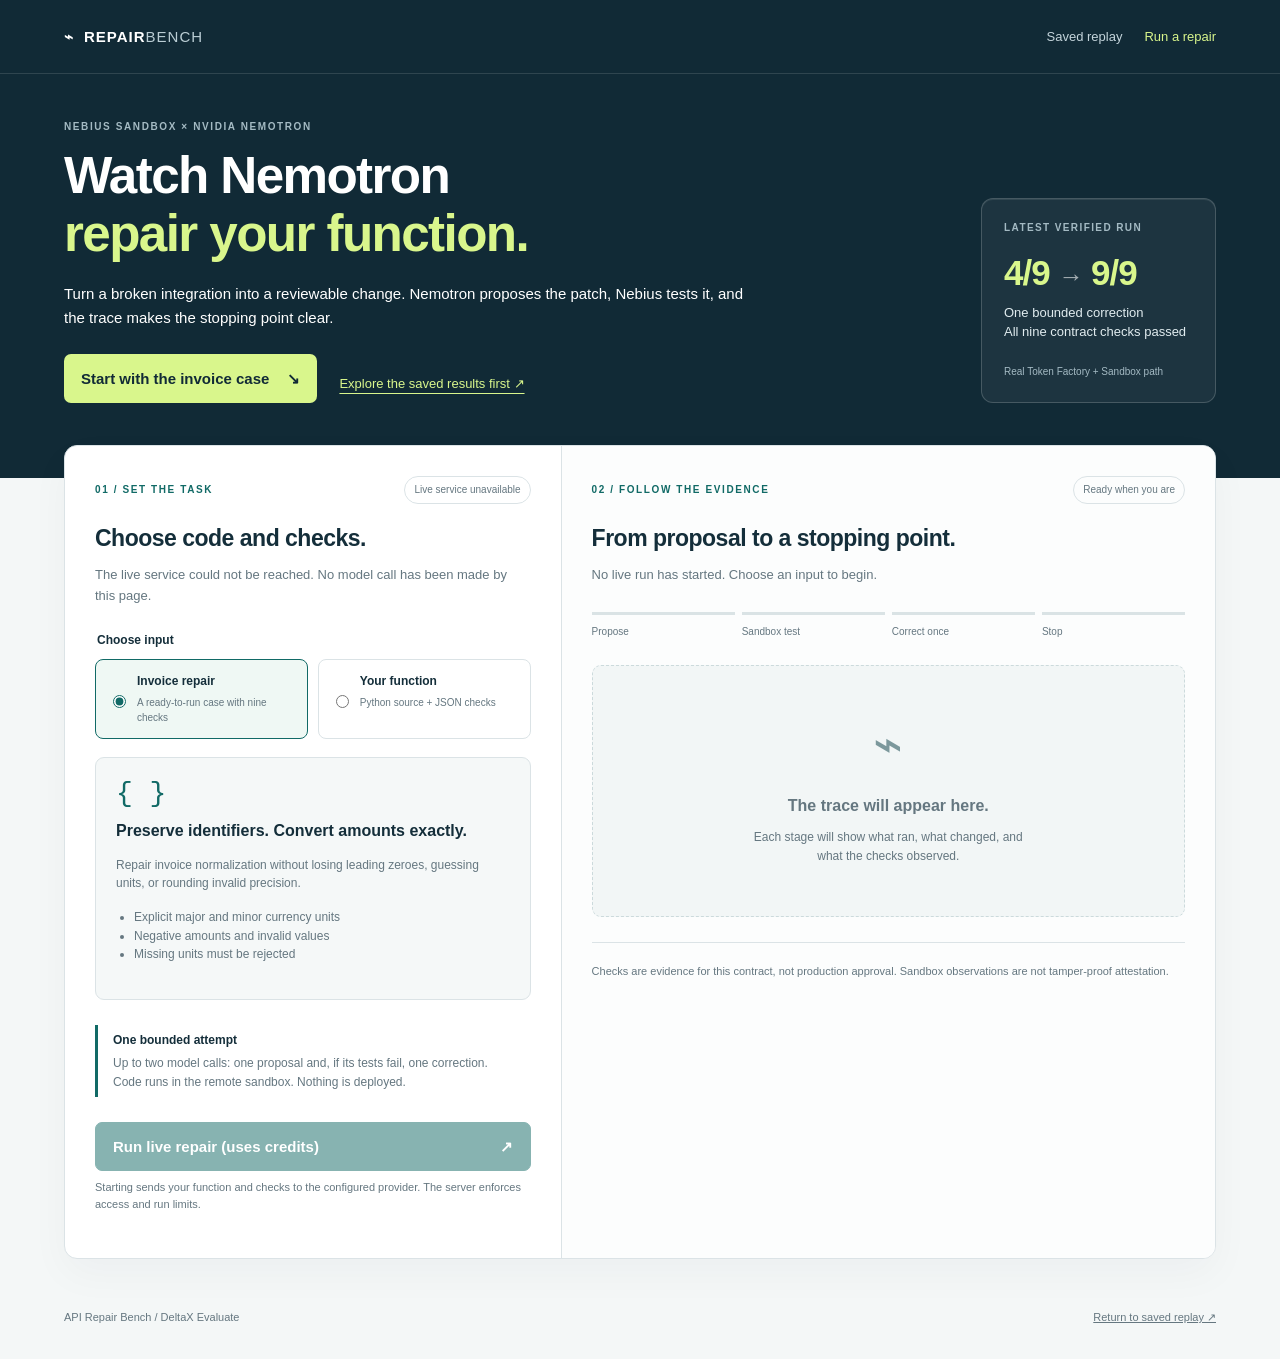
==== live-ui/index.html @ 68b9d11f "Sync live Nebius workflow and judge-facing polish" ====
<!doctype html>
<html lang="en">
<head><meta charset="utf-8"><meta name="viewport" content="width=device-width,initial-scale=1"><title>Run a repair · API Repair Bench</title><link rel="stylesheet" href="styles.css"></head>
<body>
<a class="skip" href="#workspace">Skip to workspace</a>
<header><a class="brand" href="https://repairbench.deltaxevaluate.com">⌁ <span>REPAIR<span class="light">BENCH</span></span></a><nav aria-label="Modes"><a href="https://repairbench.deltaxevaluate.com">Saved replay</a><a aria-current="page" href="./">Run a repair</a></nav></header>
<main>
<section class="intro"><div class="intro-copy"><p class="eyebrow">NEBIUS SANDBOX × NVIDIA NEMOTRON</p><h1>Watch Nemotron<br><em>repair your function.</em></h1><p>Turn a broken integration into a reviewable change. Nemotron proposes the patch, Nebius tests it, and the trace makes the stopping point clear.</p><div class="intro-actions"><a class="intro-cta" href="#workspace">Start with the invoice case <span aria-hidden="true">↘</span></a><a class="replay" href="https://repairbench.deltaxevaluate.com">Explore the saved results first ↗</a></div></div><aside class="proof-card" aria-label="Latest verified live run"><span class="proof-label">LATEST VERIFIED RUN</span><strong>4/9 <span>→</span> 9/9</strong><p>One bounded correction<br>All nine contract checks passed</p><small>Real Token Factory + Sandbox path</small></aside></section>
<section class="workspace" id="workspace" aria-label="Live repair workspace">
<div class="setup">
<div class="section-heading"><p class="eyebrow">01 / SET THE TASK</p><span class="pill" id="availability">Checking availability</span></div>
<h2>Choose code and checks.</h2>
<p class="subtle" id="availability-detail" role="status">Checking whether new runs are available. Saved results are always a separate view.</p>
<form id="repair-form">
<fieldset class="choices"><legend>Choose input</legend><label><input name="mode" type="radio" value="case" checked><span><strong>Invoice repair</strong><small>A ready-to-run case with nine checks</small></span></label><label><input name="mode" type="radio" value="custom"><span><strong>Your function</strong><small>Python source + JSON checks</small></span></label></fieldset>
<div id="case-panel"><div class="case-card"><span class="case-icon" aria-hidden="true">{ }</span><h3>Preserve identifiers. Convert amounts exactly.</h3><p>Repair invoice normalization without losing leading zeroes, guessing units, or rounding invalid precision.</p><ul><li>Explicit major and minor currency units</li><li>Negative amounts and invalid values</li><li>Missing units must be rejected</li></ul></div></div>
<div id="custom-panel" hidden><div class="custom-intro"><strong>Bring one small function.</strong><span>Start with the example, then change the contract.</span></div><label class="field-label" for="source">Python function <span>8 KB maximum</span></label><textarea id="source" spellcheck="false" rows="6" aria-describedby="source-help">def normalize_id(value):
    return int(value)
</textarea><p class="hint" id="source-help">One synchronous function. Standard-library imports belong inside it. Use a small, self-contained example without credentials or customer data.</p><label class="field-label" for="checks">Contract and checks <span>Up to 8 checks</span></label><textarea id="checks" spellcheck="false" rows="14" aria-describedby="checks-help">{
  "description": "Accept string identifiers, preserve every character including leading zeroes, and reject non-string inputs with ValueError.",
  "checks": [
    {"id": "leading-zeroes", "args": ["001"], "expected": "001"},
    {"id": "plain-id", "args": ["27"], "expected": "27"},
    {"id": "reject-number", "args": [27], "error": "ValueError"}
  ]
}</textarea><p class="hint" id="checks-help">Each check supplies an id, JSON arguments, and either an expected value or an exception name. Optional kwargs pass named arguments.</p><details class="contract-help"><summary>What the checks look like</summary><p>Describe the behavior in plain language, then give one or more concrete inputs. The system treats these as a bounded review contract.</p></details></div>
<div class="run-boundary"><strong>One bounded attempt</strong><p>Up to two model calls: one proposal and, if its tests fail, one correction. Code runs in the remote sandbox. Nothing is deployed.</p></div>
<p id="form-error" class="error" role="alert" hidden></p><button class="primary" id="start" type="submit" disabled>Run live repair (uses credits) <span aria-hidden="true">↗</span></button><p class="hint">Starting sends your function and checks to the configured provider. The server enforces access and run limits.</p>
</form></div>
<div class="results"><div class="section-heading"><p class="eyebrow">02 / FOLLOW THE EVIDENCE</p><span class="pill" id="run-state">Ready when you are</span></div><h2 id="result-title">From proposal to a stopping point.</h2><p id="run-summary" class="subtle" role="status" aria-live="polite">No live run has started. Choose an input to begin.</p>
<ol class="progress" aria-label="Execution stages"><li id="step-propose">Propose</li><li id="step-test">Sandbox test</li><li id="step-correct">Correct once</li><li id="step-stop">Stop</li></ol>
<div id="empty-state" class="empty"><span aria-hidden="true">⌁</span><h3>The trace will appear here.</h3><p>Each stage will show what ran, what changed, and what the checks observed.</p></div>
<ol id="trace" class="trace" aria-label="Live execution trace"></ol>
<div id="connection" class="error" role="alert" hidden></div><button id="resume" class="secondary" type="button" hidden>Check this run again</button>
<section id="attempts" aria-label="Proposals and test results"></section>
<button id="new-run" class="secondary" type="button" hidden>Start another repair</button>
<button id="download" class="secondary" type="button" hidden>Download evidence ↓</button>
<p class="limit">Checks are evidence for this contract, not production approval. Sandbox observations are not tamper-proof attestation.</p>
</div></section>
</main><footer><span>API Repair Bench / DeltaX Evaluate</span><a href="https://repairbench.deltaxevaluate.com">Return to saved replay ↗</a></footer>
<script src="app.js"></script>
</body></html>
---- live-ui/styles.css ----
:root{--ink:#142e3a;--muted:#657780;--line:#dbe3e6;--teal:#116a66;--lime:#d9f68c;--paper:#f4f7f7;--navy:#112a36}*{box-sizing:border-box}body{margin:0;background:var(--paper);color:var(--ink);font:15px/1.55 -apple-system,BlinkMacSystemFont,"Segoe UI",sans-serif}a{color:inherit}button,input,textarea{font:inherit}button,a,input{touch-action:manipulation}button{cursor:pointer}button:disabled{cursor:not-allowed;opacity:.5}:focus-visible{outline:3px solid #268aee;outline-offset:4px}[hidden]{display:none!important}.skip{position:absolute;top:-80px;background:white;padding:12px;z-index:3}.skip:focus{top:10px}header{display:flex;justify-content:space-between;align-items:center;padding:25px 5%;background:var(--navy);color:white;border-bottom:1px solid #ffffff20}.brand{text-decoration:none;display:flex;gap:10px;align-items:center;font-weight:750;letter-spacing:1px}.light{font-weight:400;color:#bacdd4}nav{display:flex;gap:22px;font-size:13px}nav a{text-decoration:none;color:#c4d4db}nav a[aria-current]{color:var(--lime)}.intro{background:var(--navy);color:white;padding:45px 5% 75px}.eyebrow{font-size:10px;font-weight:750;letter-spacing:1.6px;margin:0 0 12px}.intro .eyebrow{color:#a4bac3}h1{font-size:clamp(34px,4vw,54px);font-weight:550;line-height:1.14;letter-spacing:-1.6px;margin:12px 0 19px}h1 em{font-style:normal;color:var(--lime)}.intro>p:not(.eyebrow){max-width:620px;color:#bdced5}.replay{display:inline-block;color:var(--lime);font-size:13px;margin-top:10px;text-underline-offset:5px}.workspace{width:90%;max-width:1460px;margin:-33px auto 50px;position:relative;display:grid;grid-template-columns:minmax(320px,.95fr) minmax(0,1.25fr);background:white;border:1px solid var(--line);border-radius:13px;box-shadow:0 15px 40px #112a3609;overflow:hidden}.setup,.results{padding:30px;min-width:0}.setup{border-right:1px solid var(--line)}.results{background:#fcfdfd}.section-heading{display:flex;align-items:center;justify-content:space-between;gap:10px}.section-heading .eyebrow{margin:0;color:var(--teal)}.pill{font-size:10px;padding:5px 9px;border:1px solid var(--line);border-radius:20px;color:var(--muted);white-space:normal}h2{font-size:23px;font-weight:600;line-height:1.25;letter-spacing:-.5px;margin:20px 0 10px}h3{font-size:16px;margin:10px 0}.subtle{font-size:13px;color:var(--muted)}.choices{padding:0;border:0;display:grid;grid-template-columns:1fr 1fr;gap:10px;margin:25px 0 18px}.choices legend{font-size:12px;font-weight:650;margin-bottom:10px}.choices label{display:flex;gap:8px;padding:12px;border:1px solid var(--line);border-radius:8px;cursor:pointer}.choices label:has(input:checked){border-color:var(--teal);background:#eff8f4}.choices input{accent-color:var(--teal);margin-top:5px}.choices strong{font-size:12px;display:block}.choices small{display:block;font-size:10px;color:var(--muted);margin-top:4px}.case-card{padding:20px;border:1px solid var(--line);background:#f5f8f8;border-radius:9px}.case-icon{color:var(--teal);font:28px monospace}.case-card p,.case-card li{font-size:12px;color:var(--muted)}.case-card ul{padding-left:18px}.field-label{display:flex;justify-content:space-between;gap:8px;font-size:12px;font-weight:650;margin:18px 0 8px}.field-label span{font-weight:400;color:var(--muted)}textarea{display:block;width:100%;max-width:100%;border:1px solid #c4d2d7;border-radius:7px;padding:13px;background:#f8fafb;color:var(--ink);font:12px/1.65 ui-monospace,SFMono-Regular,Menlo,monospace;resize:vertical;min-height:90px}.hint{font-size:11px;color:var(--muted);margin:8px 0 15px}.run-boundary{border-left:3px solid var(--teal);padding:2px 15px;margin:25px 0}.run-boundary strong{font-size:12px}.run-boundary p{font-size:12px;color:var(--muted);margin:4px 0}.primary,.secondary{border-radius:7px;font-weight:600;padding:12px 17px;max-width:100%;white-space:normal}.primary{background:var(--teal);color:white;border:1px solid var(--teal);width:100%;display:flex;justify-content:space-between}.secondary{background:white;border:1px solid #a8bcc4;color:var(--ink);font-size:12px;margin:10px 0}.error{background:#fff2ed;border:1px solid #edc5b5;color:#873d2b;padding:12px;border-radius:7px;font-size:12px;margin:14px 0}.progress{display:grid;grid-template-columns:repeat(4,1fr);list-style:none;padding:0;margin:26px 0;gap:7px;font-size:10px;color:var(--muted)}.progress li{border-top:3px solid #dae3e5;padding-top:9px}.progress li.active{border-color:var(--teal);color:var(--teal);font-weight:700}.empty{text-align:center;background:#f2f6f6;border:1px dashed #ccdadc;padding:40px 25px;border-radius:9px;color:var(--muted);margin-top:25px}.empty>span{font-size:50px;color:#7c989c}.empty p{font-size:12px;max-width:290px;margin:10px auto}.trace{list-style:none;margin:0;padding:0}.trace li{position:relative;border-left:2px solid #d9e6e4;padding:0 0 20px 20px;margin-left:6px}.trace li:before{content:"";position:absolute;left:-5px;top:7px;width:8px;height:8px;background:var(--teal);border-radius:50%}.trace strong{font-size:12px}.trace p{font-size:12px;color:var(--muted);margin:4px 0}.trace time{font-size:10px;color:var(--muted);margin-left:10px}.attempt{border:1px solid var(--line);border-radius:9px;background:white;margin:18px 0;padding:18px}.attempt-top{display:flex;justify-content:space-between;gap:12px;align-items:flex-start}.attempt h3{margin:0;font-size:15px}.attempt p{font-size:12px;color:var(--muted)}.checks{list-style:none;padding:0;margin:15px 0}.checks li{font-size:12px;border-bottom:1px solid #eef2f3;padding:7px 0}.checks .passed{color:#286a50}.checks .failed{color:#8f5025}.score{font-size:11px;color:var(--teal);text-align:right}.attempt details{margin-top:15px;font-size:12px}.attempt summary{cursor:pointer;color:var(--teal)}pre{background:#edf3f5;border-radius:6px;padding:13px;white-space:pre-wrap;overflow-wrap:anywhere;font:11px/1.65 ui-monospace,SFMono-Regular,Menlo,monospace;max-height:350px;overflow:auto}.limit{font-size:11px;color:var(--muted);border-top:1px solid var(--line);padding-top:20px;margin-top:25px}footer{display:flex;justify-content:space-between;gap:15px;padding:0 5% 30px;color:var(--muted);font-size:11px}@media(max-width:900px){.workspace{grid-template-columns:1fr}.setup{border-right:0;border-bottom:1px solid var(--line)}.intro{padding-top:30px}.setup,.results{padding:24px}}@media(max-width:480px){header{gap:12px;align-items:flex-start}.brand{font-size:12px}nav{gap:12px;font-size:11px}.workspace{width:94%}.setup,.results{padding:19px}.choices{grid-template-columns:1fr}.section-heading{align-items:flex-start}.pill{max-width:145px}footer{flex-direction:column}.progress{font-size:9px}}@media(prefers-reduced-motion:reduce){*{scroll-behavior:auto!important}}
.intro{display:flex;align-items:flex-end;justify-content:space-between;gap:48px}.intro-copy{max-width:700px}.intro-actions{display:flex;align-items:center;gap:22px;flex-wrap:wrap;margin-top:25px}.intro-cta{display:inline-flex;gap:18px;align-items:center;background:var(--lime);color:var(--navy);font-weight:750;border-radius:7px;padding:13px 17px;text-decoration:none}.proof-card{min-width:235px;padding:21px 22px;border:1px solid #ffffff2e;border-radius:12px;background:#ffffff0d;box-shadow:inset 0 1px #ffffff18}.proof-label{display:block;color:#a4bac3;font-size:10px;font-weight:750;letter-spacing:1.4px;margin-bottom:10px}.proof-card strong{display:block;font-size:35px;letter-spacing:-1px;color:var(--lime)}.proof-card strong span{color:#fff9;font-size:25px}.proof-card p{font-size:13px;line-height:1.5;margin:3px 0 16px;color:#e1ecef}.proof-card small{font-size:10px;color:#a4bac3}.custom-intro{border-left:3px solid var(--teal);padding:2px 15px;margin:18px 0}.custom-intro strong,.custom-intro span{display:block}.custom-intro strong{font-size:12px}.custom-intro span{font-size:11px;color:var(--muted)}.contract-help{font-size:11px;color:var(--muted);margin:12px 0}.contract-help summary{cursor:pointer;color:var(--teal);font-weight:650}@media(max-width:700px){.intro{display:block}.proof-card{margin-top:30px;max-width:280px}}
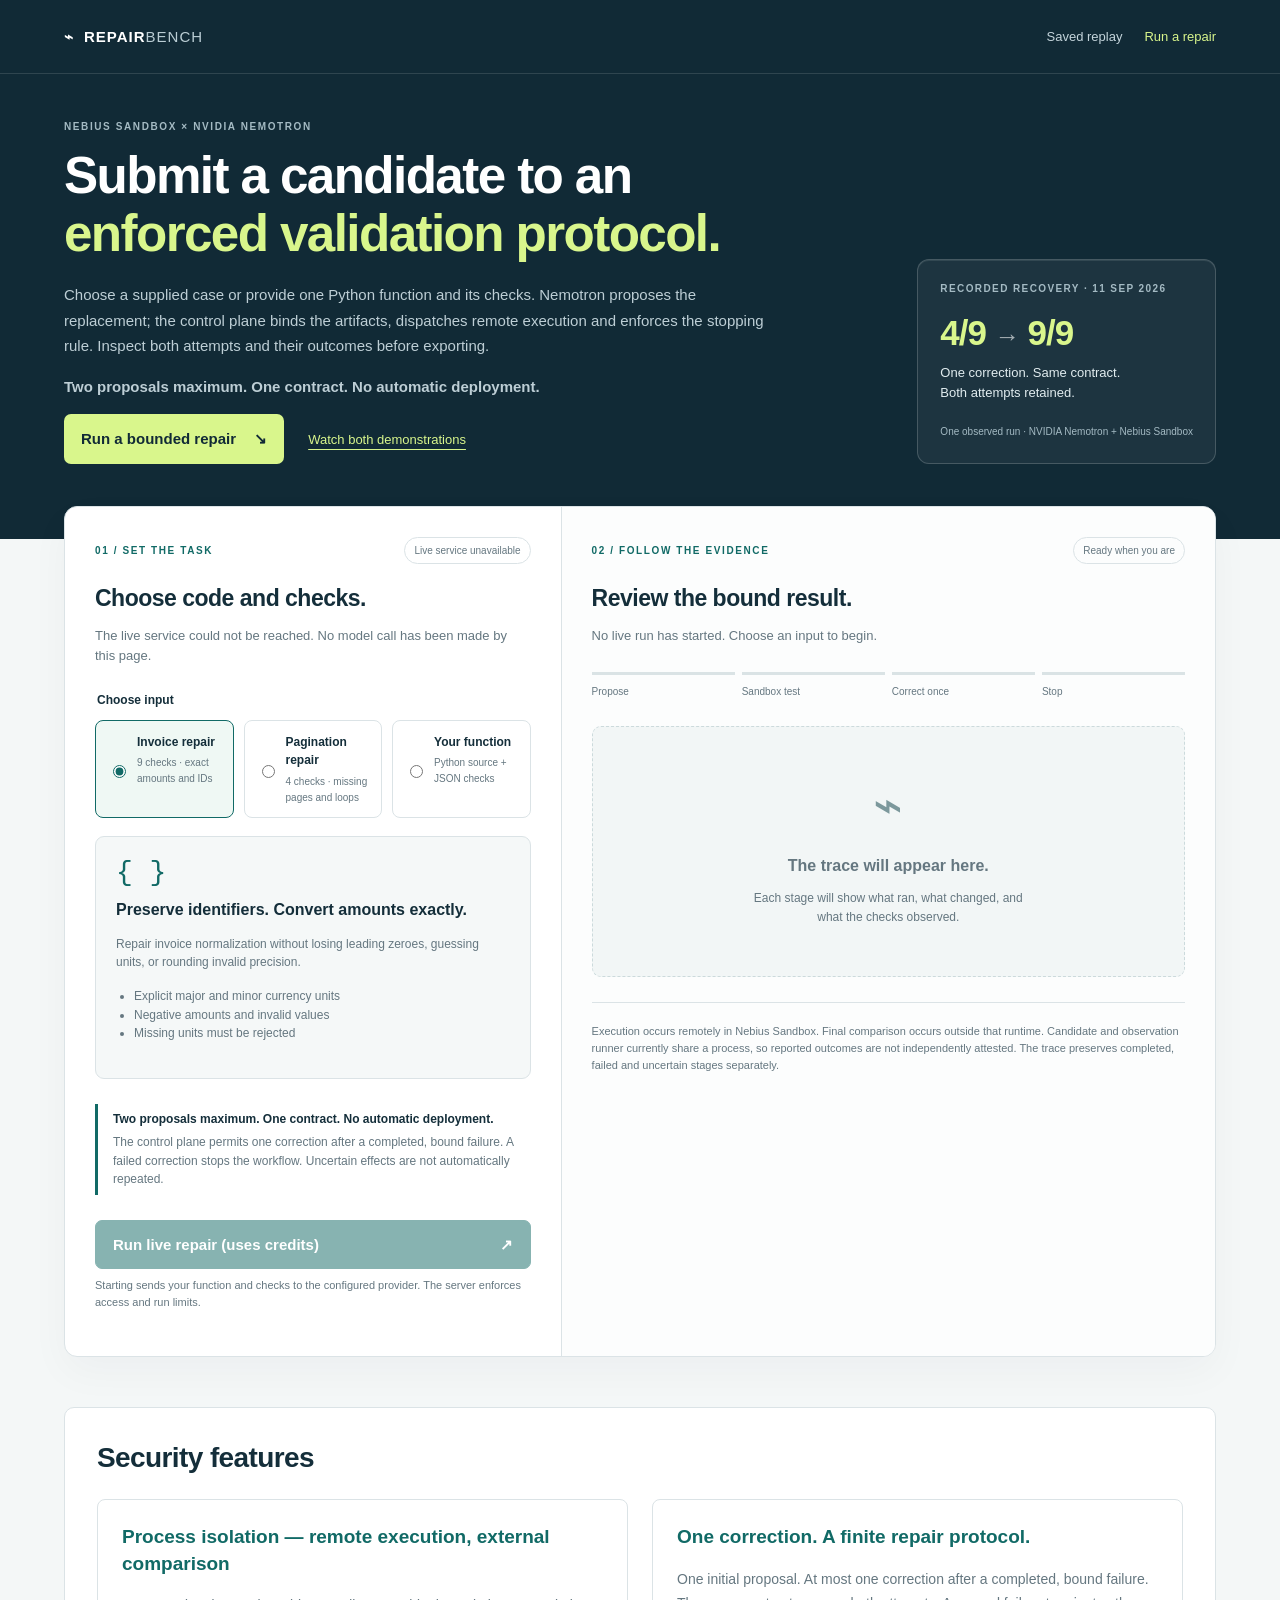
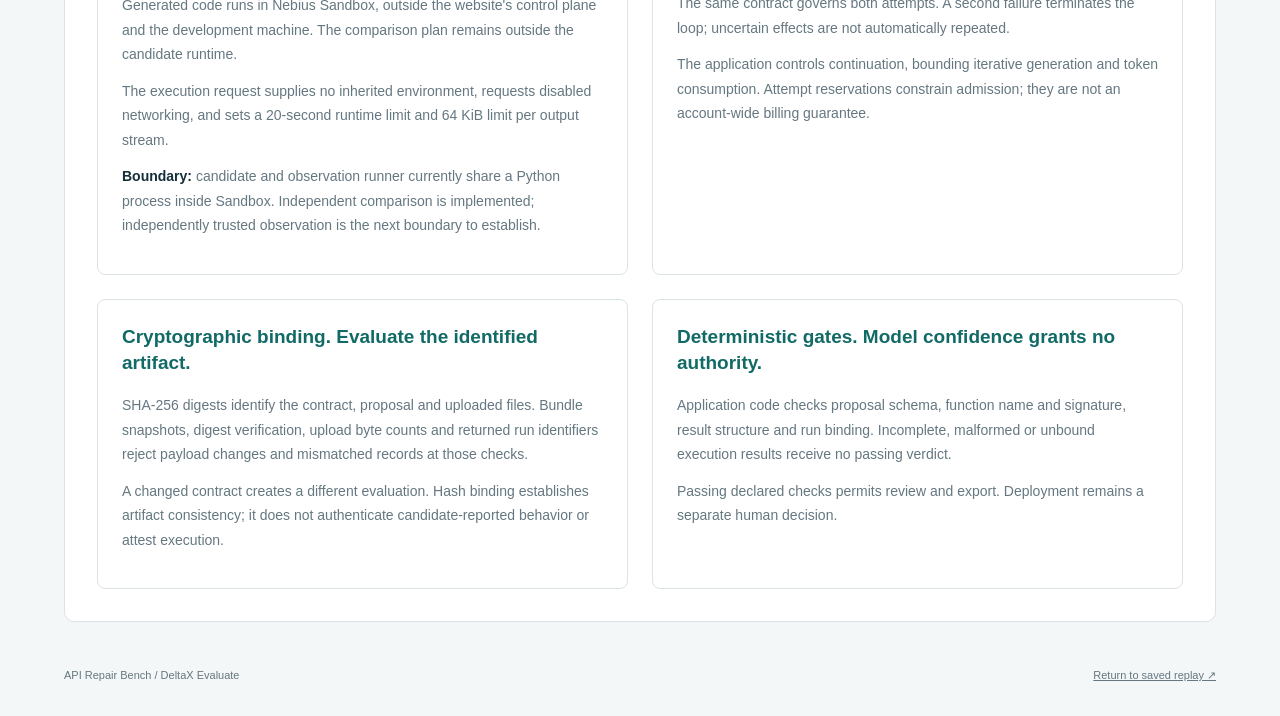
==== commit 4f86f855: "Explain enforced repair controls and align judging documentation" ====
--- a/live-ui/index.html
+++ b/live-ui/index.html
@@ -1,19 +1,29 @@
 <!doctype html>
 <html lang="en">
-<head><meta charset="utf-8"><meta name="viewport" content="width=device-width,initial-scale=1"><title>Run a repair · API Repair Bench</title><link rel="stylesheet" href="styles.css"></head>
+<head><meta charset="utf-8"><meta name="viewport" content="width=device-width,initial-scale=1"><title>Bounded validation · API Repair Bench</title><link rel="stylesheet" href="styles.css"></head>
 <body>
 <a class="skip" href="#workspace">Skip to workspace</a>
 <header><a class="brand" href="https://repairbench.deltaxevaluate.com">⌁ <span>REPAIR<span class="light">BENCH</span></span></a><nav aria-label="Modes"><a href="https://repairbench.deltaxevaluate.com">Saved replay</a><a aria-current="page" href="./">Run a repair</a></nav></header>
 <main>
-<section class="intro"><div class="intro-copy"><p class="eyebrow">NEBIUS SANDBOX × NVIDIA NEMOTRON</p><h1>Watch Nemotron<br><em>repair your function.</em></h1><p>Turn a broken integration into a reviewable change. Nemotron proposes the patch, Nebius tests it, and the trace makes the stopping point clear.</p><div class="intro-actions"><a class="intro-cta" href="#workspace">Start with the invoice case <span aria-hidden="true">↘</span></a><a class="replay" href="https://repairbench.deltaxevaluate.com">Explore the saved results first ↗</a></div></div><aside class="proof-card" aria-label="Latest verified live run"><span class="proof-label">LATEST VERIFIED RUN</span><strong>4/9 <span>→</span> 9/9</strong><p>One bounded correction<br>All nine contract checks passed</p><small>Real Token Factory + Sandbox path</small></aside></section>
+<section class="intro" aria-labelledby="workspace-control-heading">
+  <div class="intro-copy">
+    <p class="eyebrow">NEBIUS SANDBOX × NVIDIA NEMOTRON</p>
+    <h1 id="workspace-control-heading">Submit a candidate to an<br><em>enforced validation protocol.</em></h1>
+    <p>Choose a supplied case or provide one Python function and its checks. Nemotron proposes the replacement; the control plane binds the artifacts, dispatches remote execution and enforces the stopping rule. Inspect both attempts and their outcomes before exporting.</p>
+    <p><strong>Two proposals maximum. One contract. No automatic deployment.</strong></p>
+    <a class="intro-cta" href="#workspace">Run a bounded repair <span aria-hidden="true">↘</span></a>
+    <a class="replay" href="https://www.youtube.com/watch?v=NMmQrZ-aRzY">Watch both demonstrations</a>
+  </div>
+  <aside class="proof-card" aria-label="Recorded invoice recovery, September 11, 2026"><span class="proof-label">RECORDED RECOVERY · 11 SEP 2026</span><strong>4/9 <span>→</span> 9/9</strong><p>One correction. Same contract.<br>Both attempts retained.</p><small>One observed run · NVIDIA Nemotron + Nebius Sandbox</small></aside>
+</section>
 <section class="workspace" id="workspace" aria-label="Live repair workspace">
 <div class="setup">
 <div class="section-heading"><p class="eyebrow">01 / SET THE TASK</p><span class="pill" id="availability">Checking availability</span></div>
 <h2>Choose code and checks.</h2>
 <p class="subtle" id="availability-detail" role="status">Checking whether new runs are available. Saved results are always a separate view.</p>
 <form id="repair-form">
-<fieldset class="choices"><legend>Choose input</legend><label><input name="mode" type="radio" value="case" checked><span><strong>Invoice repair</strong><small>A ready-to-run case with nine checks</small></span></label><label><input name="mode" type="radio" value="custom"><span><strong>Your function</strong><small>Python source + JSON checks</small></span></label></fieldset>
-<div id="case-panel"><div class="case-card"><span class="case-icon" aria-hidden="true">{ }</span><h3>Preserve identifiers. Convert amounts exactly.</h3><p>Repair invoice normalization without losing leading zeroes, guessing units, or rounding invalid precision.</p><ul><li>Explicit major and minor currency units</li><li>Negative amounts and invalid values</li><li>Missing units must be rejected</li></ul></div></div>
+<fieldset class="choices"><legend>Choose input</legend><label><input name="mode" type="radio" value="schema" checked><span><strong>Invoice repair</strong><small>9 checks · exact amounts and IDs</small></span></label><label><input name="mode" type="radio" value="pagination"><span><strong>Pagination repair</strong><small>4 checks · missing pages and loops</small></span></label><label><input name="mode" type="radio" value="custom"><span><strong>Your function</strong><small>Python source + JSON checks</small></span></label></fieldset>
+<div id="case-panel"><div id="schema-panel" class="case-card"><span class="case-icon" aria-hidden="true">{ }</span><h3>Preserve identifiers. Convert amounts exactly.</h3><p>Repair invoice normalization without losing leading zeroes, guessing units, or rounding invalid precision.</p><ul><li>Explicit major and minor currency units</li><li>Negative amounts and invalid values</li><li>Missing units must be rejected</li></ul></div><div id="pagination-panel" class="case-card" hidden><span class="case-icon" aria-hidden="true">↴</span><h3>Follow every page. Stop safely.</h3><p>Repair a client that returned HTTP 200 while silently dropping page 2 or looping on a cursor.</p><ul><li>Empty pages are not the end</li><li>Duplicate items stay in order</li><li>Cursor cycles stop before a repeat</li></ul></div></div>
 <div id="custom-panel" hidden><div class="custom-intro"><strong>Bring one small function.</strong><span>Start with the example, then change the contract.</span></div><label class="field-label" for="source">Python function <span>8 KB maximum</span></label><textarea id="source" spellcheck="false" rows="6" aria-describedby="source-help">def normalize_id(value):
     return int(value)
 </textarea><p class="hint" id="source-help">One synchronous function. Standard-library imports belong inside it. Use a small, self-contained example without credentials or customer data.</p><label class="field-label" for="checks">Contract and checks <span>Up to 8 checks</span></label><textarea id="checks" spellcheck="false" rows="14" aria-describedby="checks-help">{
@@ -24,19 +34,45 @@
     {"id": "reject-number", "args": [27], "error": "ValueError"}
   ]
 }</textarea><p class="hint" id="checks-help">Each check supplies an id, JSON arguments, and either an expected value or an exception name. Optional kwargs pass named arguments.</p><details class="contract-help"><summary>What the checks look like</summary><p>Describe the behavior in plain language, then give one or more concrete inputs. The system treats these as a bounded review contract.</p></details></div>
-<div class="run-boundary"><strong>One bounded attempt</strong><p>Up to two model calls: one proposal and, if its tests fail, one correction. Code runs in the remote sandbox. Nothing is deployed.</p></div>
+<div class="run-boundary"><strong>Two proposals maximum. One contract. No automatic deployment.</strong><p>The control plane permits one correction after a completed, bound failure. A failed correction stops the workflow. Uncertain effects are not automatically repeated.</p></div>
 <p id="form-error" class="error" role="alert" hidden></p><button class="primary" id="start" type="submit" disabled>Run live repair (uses credits) <span aria-hidden="true">↗</span></button><p class="hint">Starting sends your function and checks to the configured provider. The server enforces access and run limits.</p>
 </form></div>
-<div class="results"><div class="section-heading"><p class="eyebrow">02 / FOLLOW THE EVIDENCE</p><span class="pill" id="run-state">Ready when you are</span></div><h2 id="result-title">From proposal to a stopping point.</h2><p id="run-summary" class="subtle" role="status" aria-live="polite">No live run has started. Choose an input to begin.</p>
+<div class="results"><div class="section-heading"><p class="eyebrow">02 / FOLLOW THE EVIDENCE</p><span class="pill" id="run-state">Ready when you are</span></div><h2 id="result-title">Review the bound result.</h2><p id="run-summary" class="subtle" role="status" aria-live="polite">No live run has started. Choose an input to begin.</p>
 <ol class="progress" aria-label="Execution stages"><li id="step-propose">Propose</li><li id="step-test">Sandbox test</li><li id="step-correct">Correct once</li><li id="step-stop">Stop</li></ol>
 <div id="empty-state" class="empty"><span aria-hidden="true">⌁</span><h3>The trace will appear here.</h3><p>Each stage will show what ran, what changed, and what the checks observed.</p></div>
-<ol id="trace" class="trace" aria-label="Live execution trace"></ol>
+<ol id="trace" class="trace" aria-label="Live execution trace"></ol><div id="trace-focus" class="trace-focus" role="status" aria-live="polite" hidden></div>
 <div id="connection" class="error" role="alert" hidden></div><button id="resume" class="secondary" type="button" hidden>Check this run again</button>
 <section id="attempts" aria-label="Proposals and test results"></section>
 <button id="new-run" class="secondary" type="button" hidden>Start another repair</button>
 <button id="download" class="secondary" type="button" hidden>Download evidence ↓</button>
-<p class="limit">Checks are evidence for this contract, not production approval. Sandbox observations are not tamper-proof attestation.</p>
+<p class="limit">Execution occurs remotely in Nebius Sandbox. Final comparison occurs outside that runtime. Candidate and observation runner currently share a process, so reported outcomes are not independently attested. The trace preserves completed, failed and uncertain stages separately.</p>
 </div></section>
+<section class="architecture-section" id="security-features" aria-labelledby="security-heading">
+  <h2 id="security-heading">Security features</h2>
+  <div class="architecture-cards">
+    <article>
+      <h3>Process isolation — remote execution, external comparison</h3>
+      <p>Generated code runs in Nebius Sandbox, outside the website's control plane and the development machine. The comparison plan remains outside the candidate runtime.</p>
+      <p>The execution request supplies no inherited environment, requests disabled networking, and sets a 20-second runtime limit and 64 KiB limit per output stream.</p>
+      <p><strong>Boundary:</strong> candidate and observation runner currently share a Python process inside Sandbox. Independent comparison is implemented; independently trusted observation is the next boundary to establish.</p>
+    </article>
+    <article>
+      <h3>One correction. A finite repair protocol.</h3>
+      <p>One initial proposal. At most one correction after a completed, bound failure. The same contract governs both attempts. A second failure terminates the loop; uncertain effects are not automatically repeated.</p>
+      <p>The application controls continuation, bounding iterative generation and token consumption. Attempt reservations constrain admission; they are not an account-wide billing guarantee.</p>
+    </article>
+    <article>
+      <h3>Cryptographic binding. Evaluate the identified artifact.</h3>
+      <p>SHA-256 digests identify the contract, proposal and uploaded files. Bundle snapshots, digest verification, upload byte counts and returned run identifiers reject payload changes and mismatched records at those checks.</p>
+      <p>A changed contract creates a different evaluation. Hash binding establishes artifact consistency; it does not authenticate candidate-reported behavior or attest execution.</p>
+    </article>
+    <article>
+      <h3>Deterministic gates. Model confidence grants no authority.</h3>
+      <p>Application code checks proposal schema, function name and signature, result structure and run binding. Incomplete, malformed or unbound execution results receive no passing verdict.</p>
+      <p>Passing declared checks permits review and export. Deployment remains a separate human decision.</p>
+    </article>
+  </div>
+</section>
 </main><footer><span>API Repair Bench / DeltaX Evaluate</span><a href="https://repairbench.deltaxevaluate.com">Return to saved replay ↗</a></footer>
 <script src="app.js"></script>
 </body></html>
--- a/live-ui/styles.css
+++ b/live-ui/styles.css
@@ -1,2 +1,15 @@
 :root{--ink:#142e3a;--muted:#657780;--line:#dbe3e6;--teal:#116a66;--lime:#d9f68c;--paper:#f4f7f7;--navy:#112a36}*{box-sizing:border-box}body{margin:0;background:var(--paper);color:var(--ink);font:15px/1.55 -apple-system,BlinkMacSystemFont,"Segoe UI",sans-serif}a{color:inherit}button,input,textarea{font:inherit}button,a,input{touch-action:manipulation}button{cursor:pointer}button:disabled{cursor:not-allowed;opacity:.5}:focus-visible{outline:3px solid #268aee;outline-offset:4px}[hidden]{display:none!important}.skip{position:absolute;top:-80px;background:white;padding:12px;z-index:3}.skip:focus{top:10px}header{display:flex;justify-content:space-between;align-items:center;padding:25px 5%;background:var(--navy);color:white;border-bottom:1px solid #ffffff20}.brand{text-decoration:none;display:flex;gap:10px;align-items:center;font-weight:750;letter-spacing:1px}.light{font-weight:400;color:#bacdd4}nav{display:flex;gap:22px;font-size:13px}nav a{text-decoration:none;color:#c4d4db}nav a[aria-current]{color:var(--lime)}.intro{background:var(--navy);color:white;padding:45px 5% 75px}.eyebrow{font-size:10px;font-weight:750;letter-spacing:1.6px;margin:0 0 12px}.intro .eyebrow{color:#a4bac3}h1{font-size:clamp(34px,4vw,54px);font-weight:550;line-height:1.14;letter-spacing:-1.6px;margin:12px 0 19px}h1 em{font-style:normal;color:var(--lime)}.intro>p:not(.eyebrow){max-width:620px;color:#bdced5}.replay{display:inline-block;color:var(--lime);font-size:13px;margin-top:10px;text-underline-offset:5px}.workspace{width:90%;max-width:1460px;margin:-33px auto 50px;position:relative;display:grid;grid-template-columns:minmax(320px,.95fr) minmax(0,1.25fr);background:white;border:1px solid var(--line);border-radius:13px;box-shadow:0 15px 40px #112a3609;overflow:hidden}.setup,.results{padding:30px;min-width:0}.setup{border-right:1px solid var(--line)}.results{background:#fcfdfd}.section-heading{display:flex;align-items:center;justify-content:space-between;gap:10px}.section-heading .eyebrow{margin:0;color:var(--teal)}.pill{font-size:10px;padding:5px 9px;border:1px solid var(--line);border-radius:20px;color:var(--muted);white-space:normal}h2{font-size:23px;font-weight:600;line-height:1.25;letter-spacing:-.5px;margin:20px 0 10px}h3{font-size:16px;margin:10px 0}.subtle{font-size:13px;color:var(--muted)}.choices{padding:0;border:0;display:grid;grid-template-columns:1fr 1fr;gap:10px;margin:25px 0 18px}.choices legend{font-size:12px;font-weight:650;margin-bottom:10px}.choices label{display:flex;gap:8px;padding:12px;border:1px solid var(--line);border-radius:8px;cursor:pointer}.choices label:has(input:checked){border-color:var(--teal);background:#eff8f4}.choices input{accent-color:var(--teal);margin-top:5px}.choices strong{font-size:12px;display:block}.choices small{display:block;font-size:10px;color:var(--muted);margin-top:4px}.case-card{padding:20px;border:1px solid var(--line);background:#f5f8f8;border-radius:9px}.case-icon{color:var(--teal);font:28px monospace}.case-card p,.case-card li{font-size:12px;color:var(--muted)}.case-card ul{padding-left:18px}.field-label{display:flex;justify-content:space-between;gap:8px;font-size:12px;font-weight:650;margin:18px 0 8px}.field-label span{font-weight:400;color:var(--muted)}textarea{display:block;width:100%;max-width:100%;border:1px solid #c4d2d7;border-radius:7px;padding:13px;background:#f8fafb;color:var(--ink);font:12px/1.65 ui-monospace,SFMono-Regular,Menlo,monospace;resize:vertical;min-height:90px}.hint{font-size:11px;color:var(--muted);margin:8px 0 15px}.run-boundary{border-left:3px solid var(--teal);padding:2px 15px;margin:25px 0}.run-boundary strong{font-size:12px}.run-boundary p{font-size:12px;color:var(--muted);margin:4px 0}.primary,.secondary{border-radius:7px;font-weight:600;padding:12px 17px;max-width:100%;white-space:normal}.primary{background:var(--teal);color:white;border:1px solid var(--teal);width:100%;display:flex;justify-content:space-between}.secondary{background:white;border:1px solid #a8bcc4;color:var(--ink);font-size:12px;margin:10px 0}.error{background:#fff2ed;border:1px solid #edc5b5;color:#873d2b;padding:12px;border-radius:7px;font-size:12px;margin:14px 0}.progress{display:grid;grid-template-columns:repeat(4,1fr);list-style:none;padding:0;margin:26px 0;gap:7px;font-size:10px;color:var(--muted)}.progress li{border-top:3px solid #dae3e5;padding-top:9px}.progress li.active{border-color:var(--teal);color:var(--teal);font-weight:700}.empty{text-align:center;background:#f2f6f6;border:1px dashed #ccdadc;padding:40px 25px;border-radius:9px;color:var(--muted);margin-top:25px}.empty>span{font-size:50px;color:#7c989c}.empty p{font-size:12px;max-width:290px;margin:10px auto}.trace{list-style:none;margin:0;padding:0}.trace li{position:relative;border-left:2px solid #d9e6e4;padding:0 0 20px 20px;margin-left:6px}.trace li:before{content:"";position:absolute;left:-5px;top:7px;width:8px;height:8px;background:var(--teal);border-radius:50%}.trace strong{font-size:12px}.trace p{font-size:12px;color:var(--muted);margin:4px 0}.trace time{font-size:10px;color:var(--muted);margin-left:10px}.attempt{border:1px solid var(--line);border-radius:9px;background:white;margin:18px 0;padding:18px}.attempt-top{display:flex;justify-content:space-between;gap:12px;align-items:flex-start}.attempt h3{margin:0;font-size:15px}.attempt p{font-size:12px;color:var(--muted)}.checks{list-style:none;padding:0;margin:15px 0}.checks li{font-size:12px;border-bottom:1px solid #eef2f3;padding:7px 0}.checks .passed{color:#286a50}.checks .failed{color:#8f5025}.score{font-size:11px;color:var(--teal);text-align:right}.attempt details{margin-top:15px;font-size:12px}.attempt summary{cursor:pointer;color:var(--teal)}pre{background:#edf3f5;border-radius:6px;padding:13px;white-space:pre-wrap;overflow-wrap:anywhere;font:11px/1.65 ui-monospace,SFMono-Regular,Menlo,monospace;max-height:350px;overflow:auto}.limit{font-size:11px;color:var(--muted);border-top:1px solid var(--line);padding-top:20px;margin-top:25px}footer{display:flex;justify-content:space-between;gap:15px;padding:0 5% 30px;color:var(--muted);font-size:11px}@media(max-width:900px){.workspace{grid-template-columns:1fr}.setup{border-right:0;border-bottom:1px solid var(--line)}.intro{padding-top:30px}.setup,.results{padding:24px}}@media(max-width:480px){header{gap:12px;align-items:flex-start}.brand{font-size:12px}nav{gap:12px;font-size:11px}.workspace{width:94%}.setup,.results{padding:19px}.choices{grid-template-columns:1fr}.section-heading{align-items:flex-start}.pill{max-width:145px}footer{flex-direction:column}.progress{font-size:9px}}@media(prefers-reduced-motion:reduce){*{scroll-behavior:auto!important}}
-.intro{display:flex;align-items:flex-end;justify-content:space-between;gap:48px}.intro-copy{max-width:700px}.intro-actions{display:flex;align-items:center;gap:22px;flex-wrap:wrap;margin-top:25px}.intro-cta{display:inline-flex;gap:18px;align-items:center;background:var(--lime);color:var(--navy);font-weight:750;border-radius:7px;padding:13px 17px;text-decoration:none}.proof-card{min-width:235px;padding:21px 22px;border:1px solid #ffffff2e;border-radius:12px;background:#ffffff0d;box-shadow:inset 0 1px #ffffff18}.proof-label{display:block;color:#a4bac3;font-size:10px;font-weight:750;letter-spacing:1.4px;margin-bottom:10px}.proof-card strong{display:block;font-size:35px;letter-spacing:-1px;color:var(--lime)}.proof-card strong span{color:#fff9;font-size:25px}.proof-card p{font-size:13px;line-height:1.5;margin:3px 0 16px;color:#e1ecef}.proof-card small{font-size:10px;color:#a4bac3}.custom-intro{border-left:3px solid var(--teal);padding:2px 15px;margin:18px 0}.custom-intro strong,.custom-intro span{display:block}.custom-intro strong{font-size:12px}.custom-intro span{font-size:11px;color:var(--muted)}.contract-help{font-size:11px;color:var(--muted);margin:12px 0}.contract-help summary{cursor:pointer;color:var(--teal);font-weight:650}@media(max-width:700px){.intro{display:block}.proof-card{margin-top:30px;max-width:280px}}
+.intro{display:flex;align-items:flex-end;justify-content:space-between;gap:48px}.intro-copy{max-width:700px}.intro-actions{display:flex;align-items:center;gap:22px;flex-wrap:wrap;margin-top:25px}.intro-cta{display:inline-flex;gap:18px;align-items:center;background:var(--lime);color:var(--navy);font-weight:750;border-radius:7px;padding:13px 17px;text-decoration:none}.proof-card{min-width:235px;padding:21px 22px;border:1px solid #ffffff2e;border-radius:12px;background:#ffffff0d;box-shadow:inset 0 1px #ffffff18}.proof-label{display:block;color:#a4bac3;font-size:10px;font-weight:750;letter-spacing:1.4px;margin-bottom:10px}.proof-card strong{display:block;font-size:35px;letter-spacing:-1px;color:var(--lime)}.proof-card strong span{color:#fff9;font-size:25px}.proof-card p{font-size:13px;line-height:1.5;margin:3px 0 16px;color:#e1ecef}.proof-card small{font-size:10px;color:#a4bac3}.custom-intro{border-left:3px solid var(--teal);padding:2px 15px;margin:18px 0}.custom-intro strong,.custom-intro span{display:block}.custom-intro strong{font-size:12px}.custom-intro strong,.custom-intro span{display:block}.custom-intro span{font-size:11px;color:var(--muted)}.contract-help{font-size:11px;color:var(--muted);margin:12px 0}.contract-help summary{cursor:pointer;color:var(--teal);font-weight:650}@media(max-width:700px){.intro{display:block}.proof-card{margin-top:30px;max-width:280px}}
+.choices:has(label:nth-of-type(3)){grid-template-columns:repeat(3,1fr)}.trace-focus{margin:18px 0 2px;padding:14px 16px;border:1px solid #b9d9cc;border-radius:8px;background:#eff8f4;color:var(--teal);font-size:12px;font-weight:700}@media(max-width:1100px){.choices:has(label:nth-of-type(3)){grid-template-columns:1fr 1fr}}
+
+/* Approved structural-control copy: readable cards without changing workspace controls. */
+.architecture-section,.architecture-prose{width:90%;max-width:1440px;margin:45px auto;padding:32px;background:white;border:1px solid var(--line);border-radius:10px}
+.architecture-section>h2,.architecture-prose>h2{font-size:28px;line-height:1.25;letter-spacing:-.6px;margin:0 0 24px}
+.architecture-cards{display:grid;grid-template-columns:repeat(2,minmax(0,1fr));gap:24px}
+.architecture-cards article{border:1px solid var(--line);border-radius:8px;padding:24px;min-width:0}
+.architecture-cards h3{font-size:19px;line-height:1.4;margin:0 0 16px;color:var(--teal)}
+.architecture-cards p,.architecture-prose p{font-size:14px;line-height:1.75;color:var(--muted);margin:12px 0}
+.architecture-cards strong{color:var(--ink)}.architecture-prose p{max-width:105ch}
+.hero-note .note-number{font-size:18px;letter-spacing:1px}.hero-copy{min-width:0;max-width:780px}.hero-copy .intro{max-width:680px}.hero-copy>p:not(.intro):not(.eyebrow){font-size:13px;line-height:1.7;color:#d6e3e8}.hero-copy>a:not(.hero-live-cta){display:inline-block;margin:16px 0 0 20px;font-size:13px;color:var(--lime)}
+.intro-copy>p:not(.eyebrow){color:#bdced5;line-height:1.7}.intro-copy .intro-cta{margin-right:20px}.intro-copy .replay{margin-top:14px}
+@media(max-width:700px){.architecture-cards{grid-template-columns:1fr}.architecture-section,.architecture-prose{padding:22px}.architecture-cards article{padding:20px}.architecture-section>h2,.architecture-prose>h2{font-size:24px}.hero-copy>a:not(.hero-live-cta){display:block;margin-left:0}.hero-note .note-number{font-size:15px}}
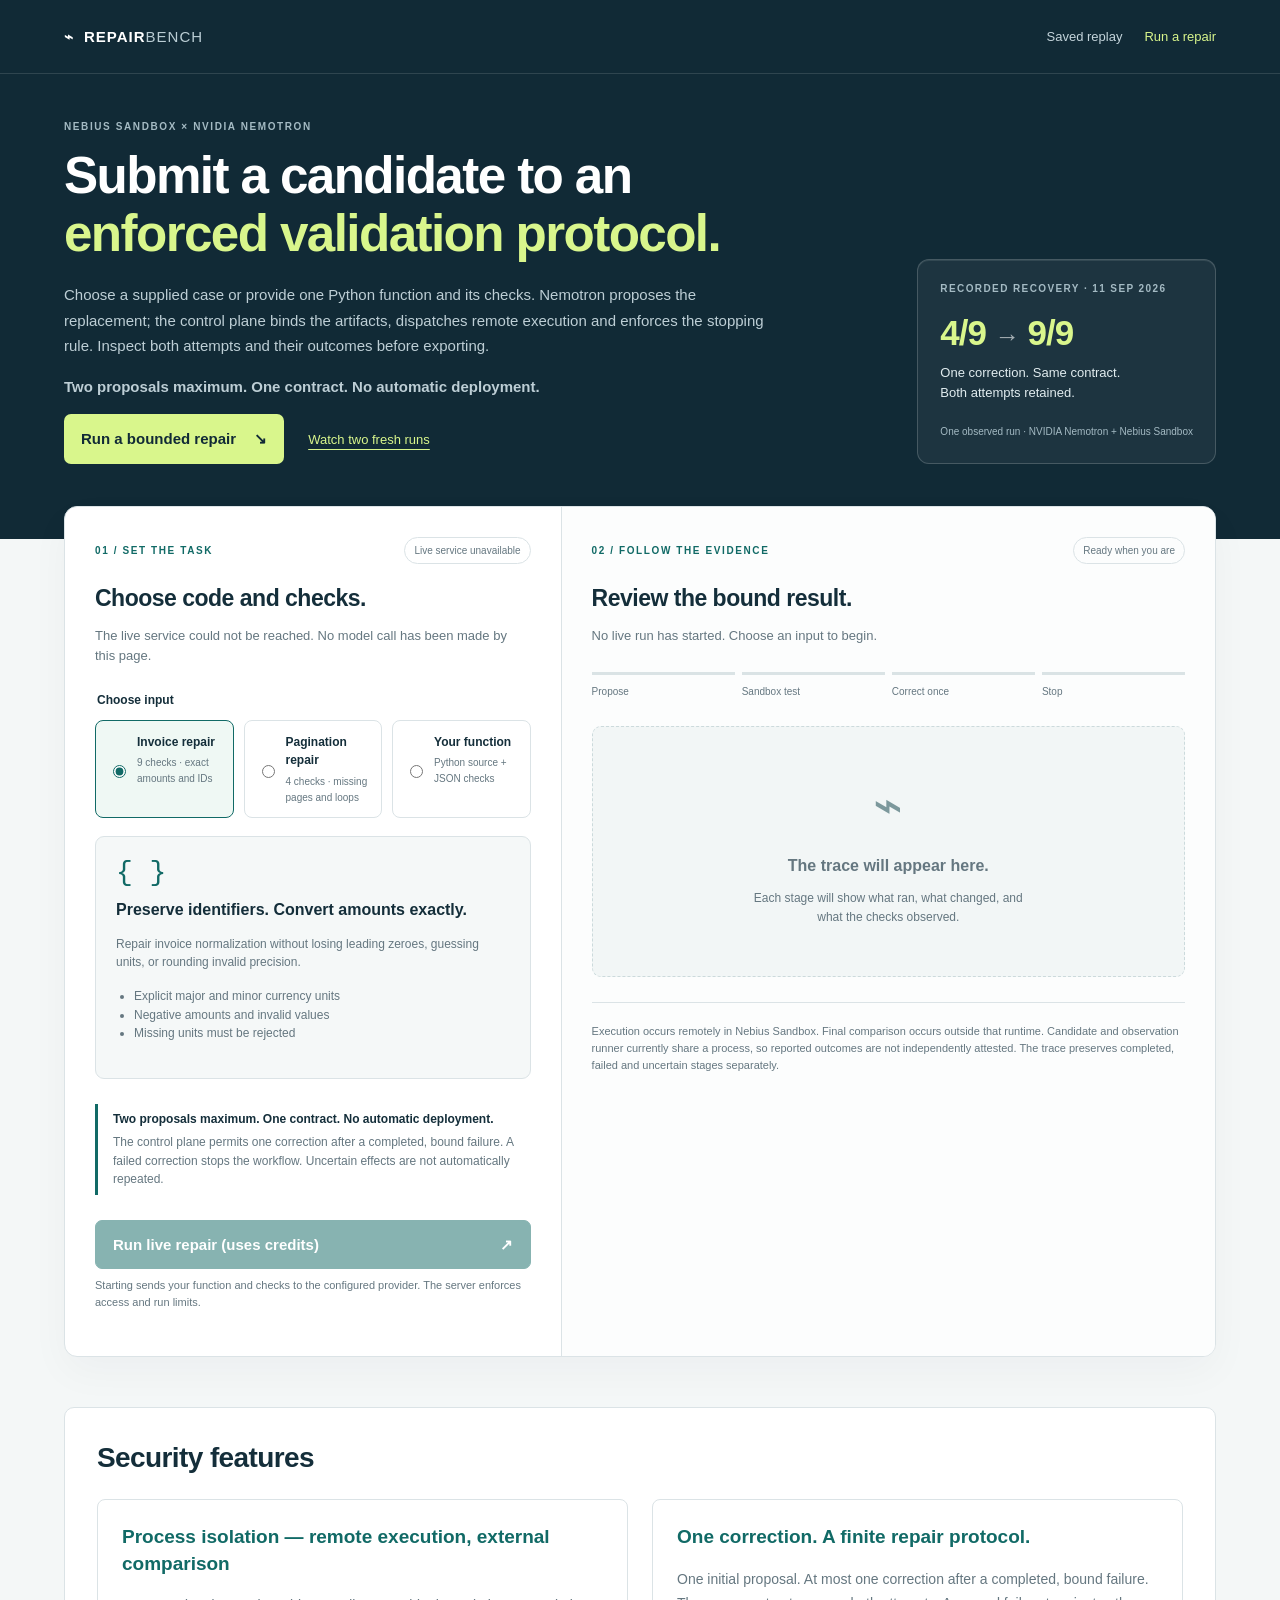
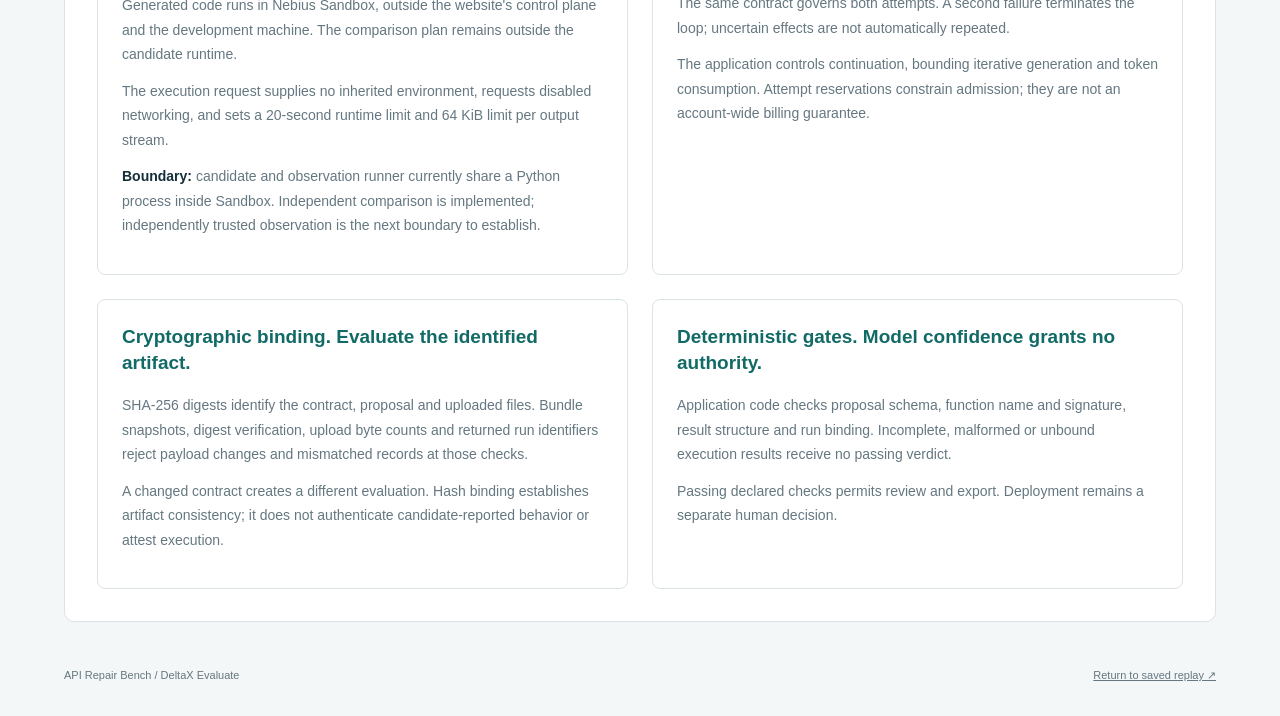
==== commit 2b675163: "Publish fresh October demo and restore ordinary visitor limits" ====
--- a/live-ui/index.html
+++ b/live-ui/index.html
@@ -12,7 +12,7 @@
     <p>Choose a supplied case or provide one Python function and its checks. Nemotron proposes the replacement; the control plane binds the artifacts, dispatches remote execution and enforces the stopping rule. Inspect both attempts and their outcomes before exporting.</p>
     <p><strong>Two proposals maximum. One contract. No automatic deployment.</strong></p>
     <a class="intro-cta" href="#workspace">Run a bounded repair <span aria-hidden="true">↘</span></a>
-    <a class="replay" href="https://www.youtube.com/watch?v=NMmQrZ-aRzY">Watch both demonstrations</a>
+    <a class="replay" href="https://www.youtube.com/watch?v=c3LWDFLwsoo">Watch two fresh runs</a>
   </div>
   <aside class="proof-card" aria-label="Recorded invoice recovery, September 11, 2026"><span class="proof-label">RECORDED RECOVERY · 11 SEP 2026</span><strong>4/9 <span>→</span> 9/9</strong><p>One correction. Same contract.<br>Both attempts retained.</p><small>One observed run · NVIDIA Nemotron + Nebius Sandbox</small></aside>
 </section>
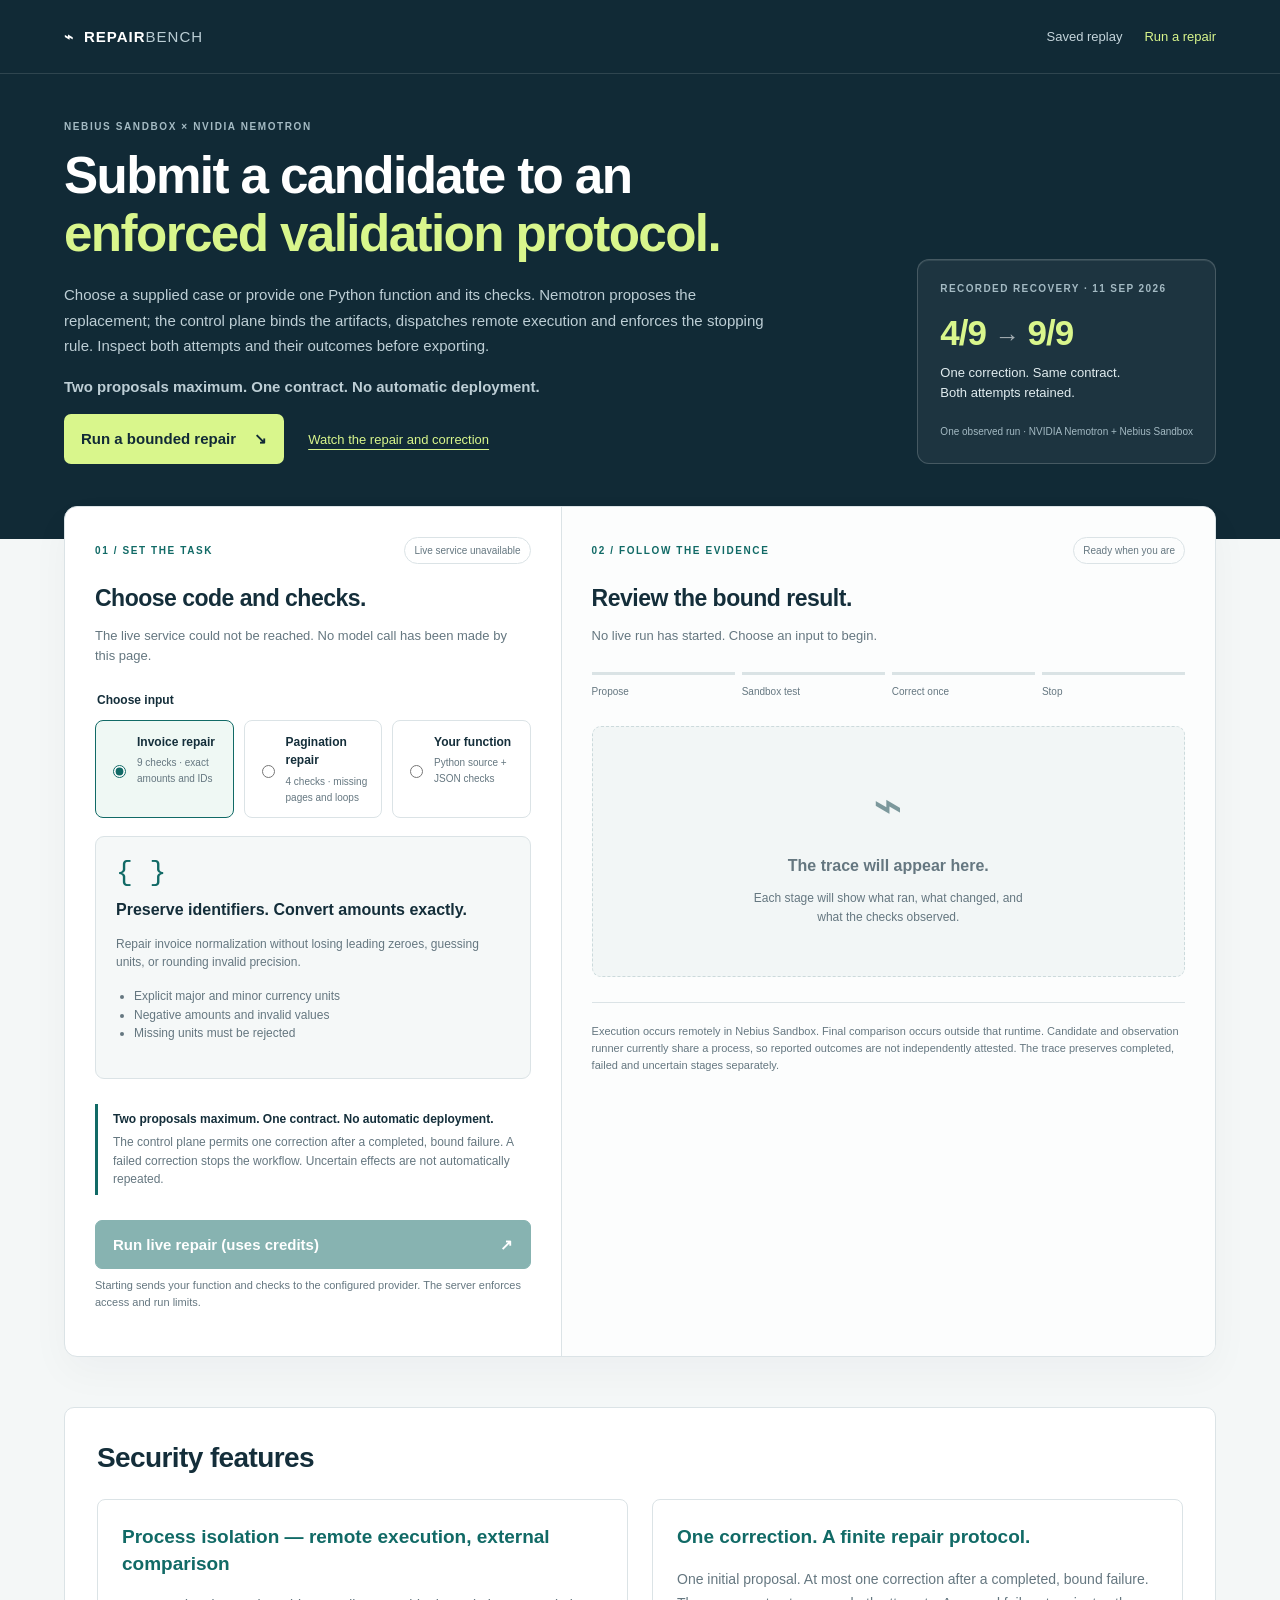
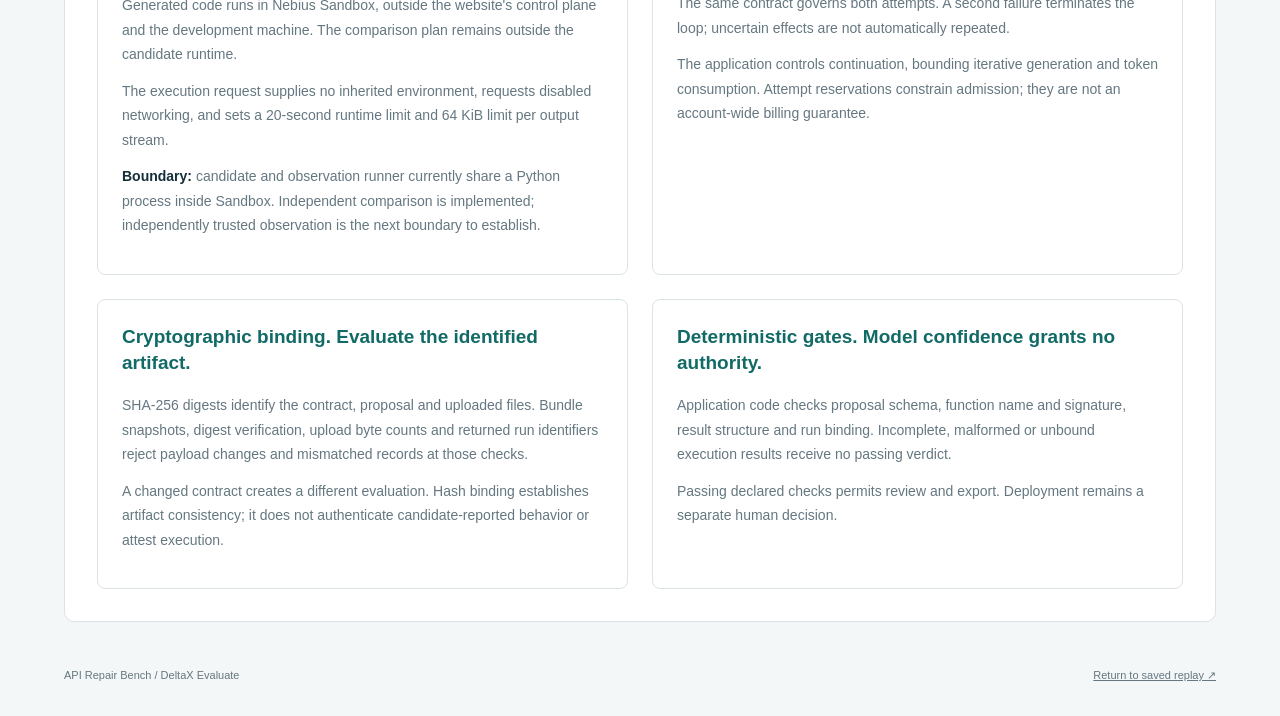
==== commit 7071d142: "Link focused repair demo across public entry" ====
--- a/live-ui/index.html
+++ b/live-ui/index.html
@@ -12,7 +12,7 @@
     <p>Choose a supplied case or provide one Python function and its checks. Nemotron proposes the replacement; the control plane binds the artifacts, dispatches remote execution and enforces the stopping rule. Inspect both attempts and their outcomes before exporting.</p>
     <p><strong>Two proposals maximum. One contract. No automatic deployment.</strong></p>
     <a class="intro-cta" href="#workspace">Run a bounded repair <span aria-hidden="true">↘</span></a>
-    <a class="replay" href="https://www.youtube.com/watch?v=c3LWDFLwsoo">Watch two fresh runs</a>
+    <a class="replay" href="https://www.youtube.com/watch?v=ItCdDmoJjgw">Watch the repair and correction</a>
   </div>
   <aside class="proof-card" aria-label="Recorded invoice recovery, September 11, 2026"><span class="proof-label">RECORDED RECOVERY · 11 SEP 2026</span><strong>4/9 <span>→</span> 9/9</strong><p>One correction. Same contract.<br>Both attempts retained.</p><small>One observed run · NVIDIA Nemotron + Nebius Sandbox</small></aside>
 </section>
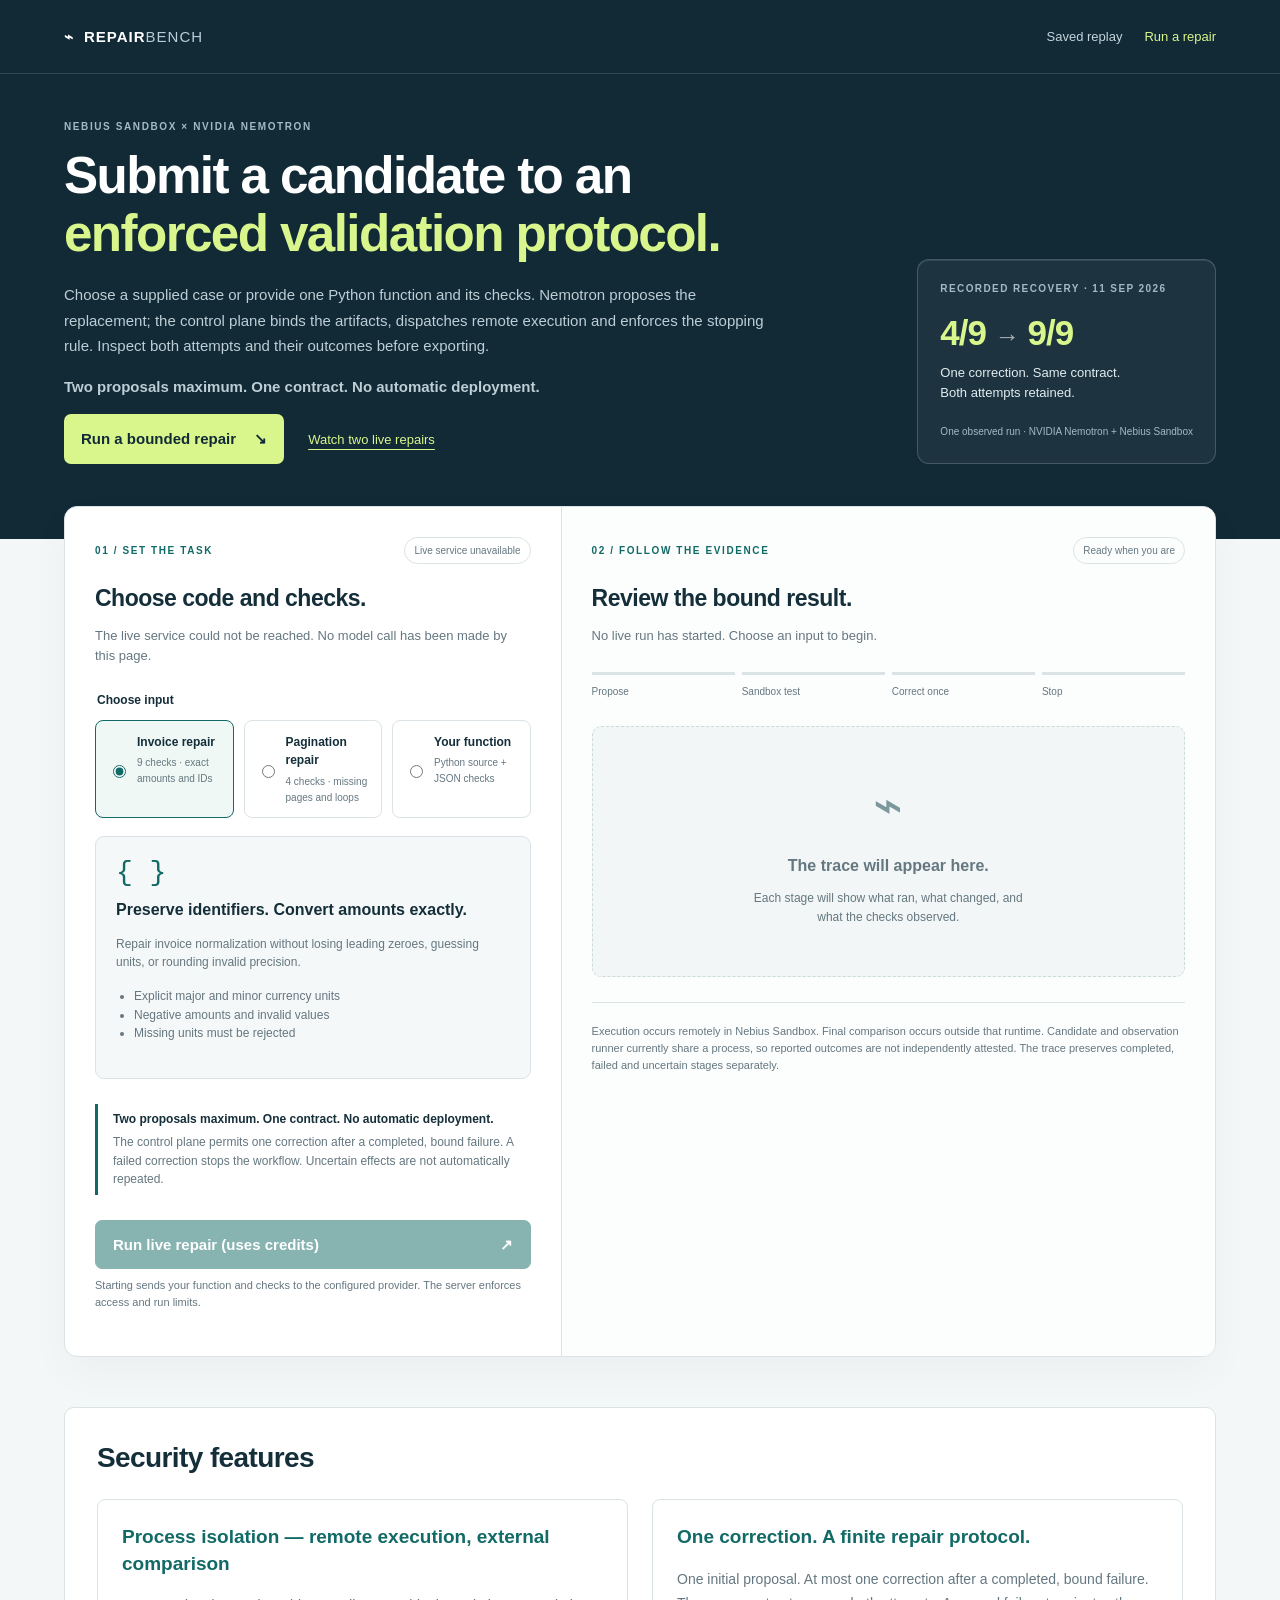
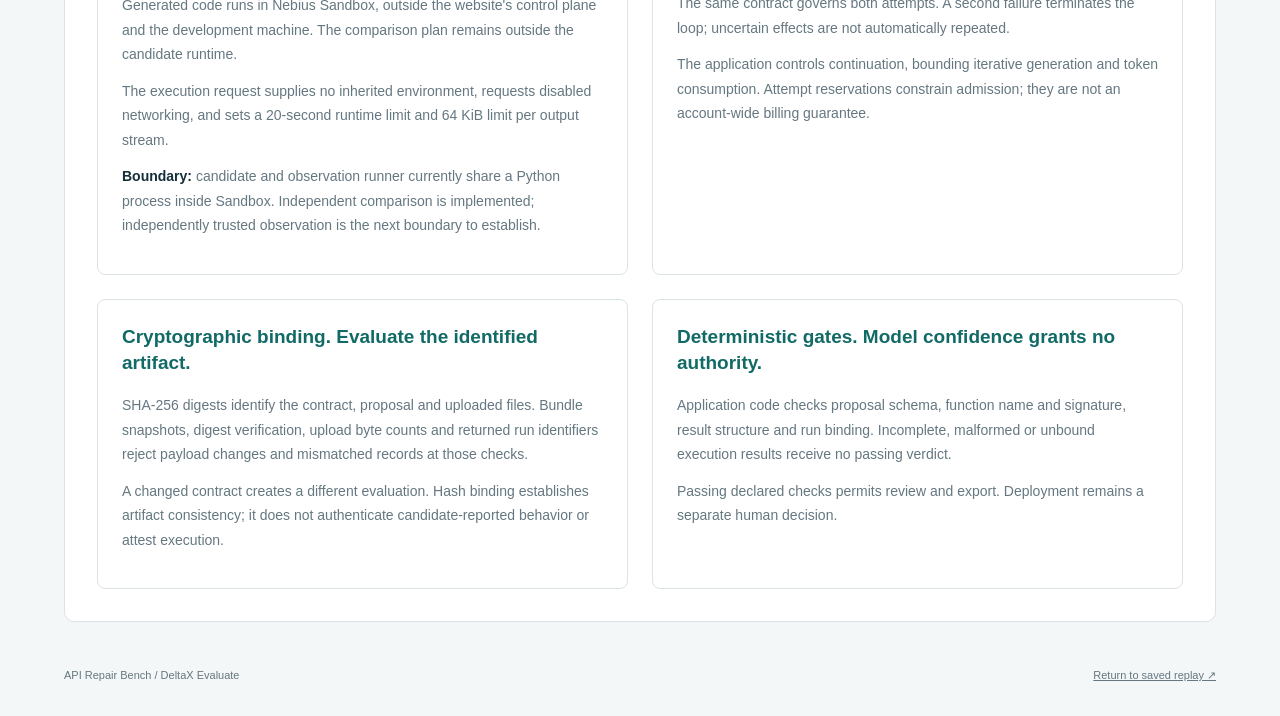
==== commit e88cf4ec: "Update judge video links to fresh live runs" ====
--- a/live-ui/index.html
+++ b/live-ui/index.html
@@ -12,7 +12,7 @@
     <p>Choose a supplied case or provide one Python function and its checks. Nemotron proposes the replacement; the control plane binds the artifacts, dispatches remote execution and enforces the stopping rule. Inspect both attempts and their outcomes before exporting.</p>
     <p><strong>Two proposals maximum. One contract. No automatic deployment.</strong></p>
     <a class="intro-cta" href="#workspace">Run a bounded repair <span aria-hidden="true">↘</span></a>
-    <a class="replay" href="https://www.youtube.com/watch?v=ItCdDmoJjgw">Watch the repair and correction</a>
+    <a class="replay" href="https://www.youtube.com/watch?v=eyNeHHAj5Mc">Watch two live repairs</a>
   </div>
   <aside class="proof-card" aria-label="Recorded invoice recovery, September 11, 2026"><span class="proof-label">RECORDED RECOVERY · 11 SEP 2026</span><strong>4/9 <span>→</span> 9/9</strong><p>One correction. Same contract.<br>Both attempts retained.</p><small>One observed run · NVIDIA Nemotron + Nebius Sandbox</small></aside>
 </section>
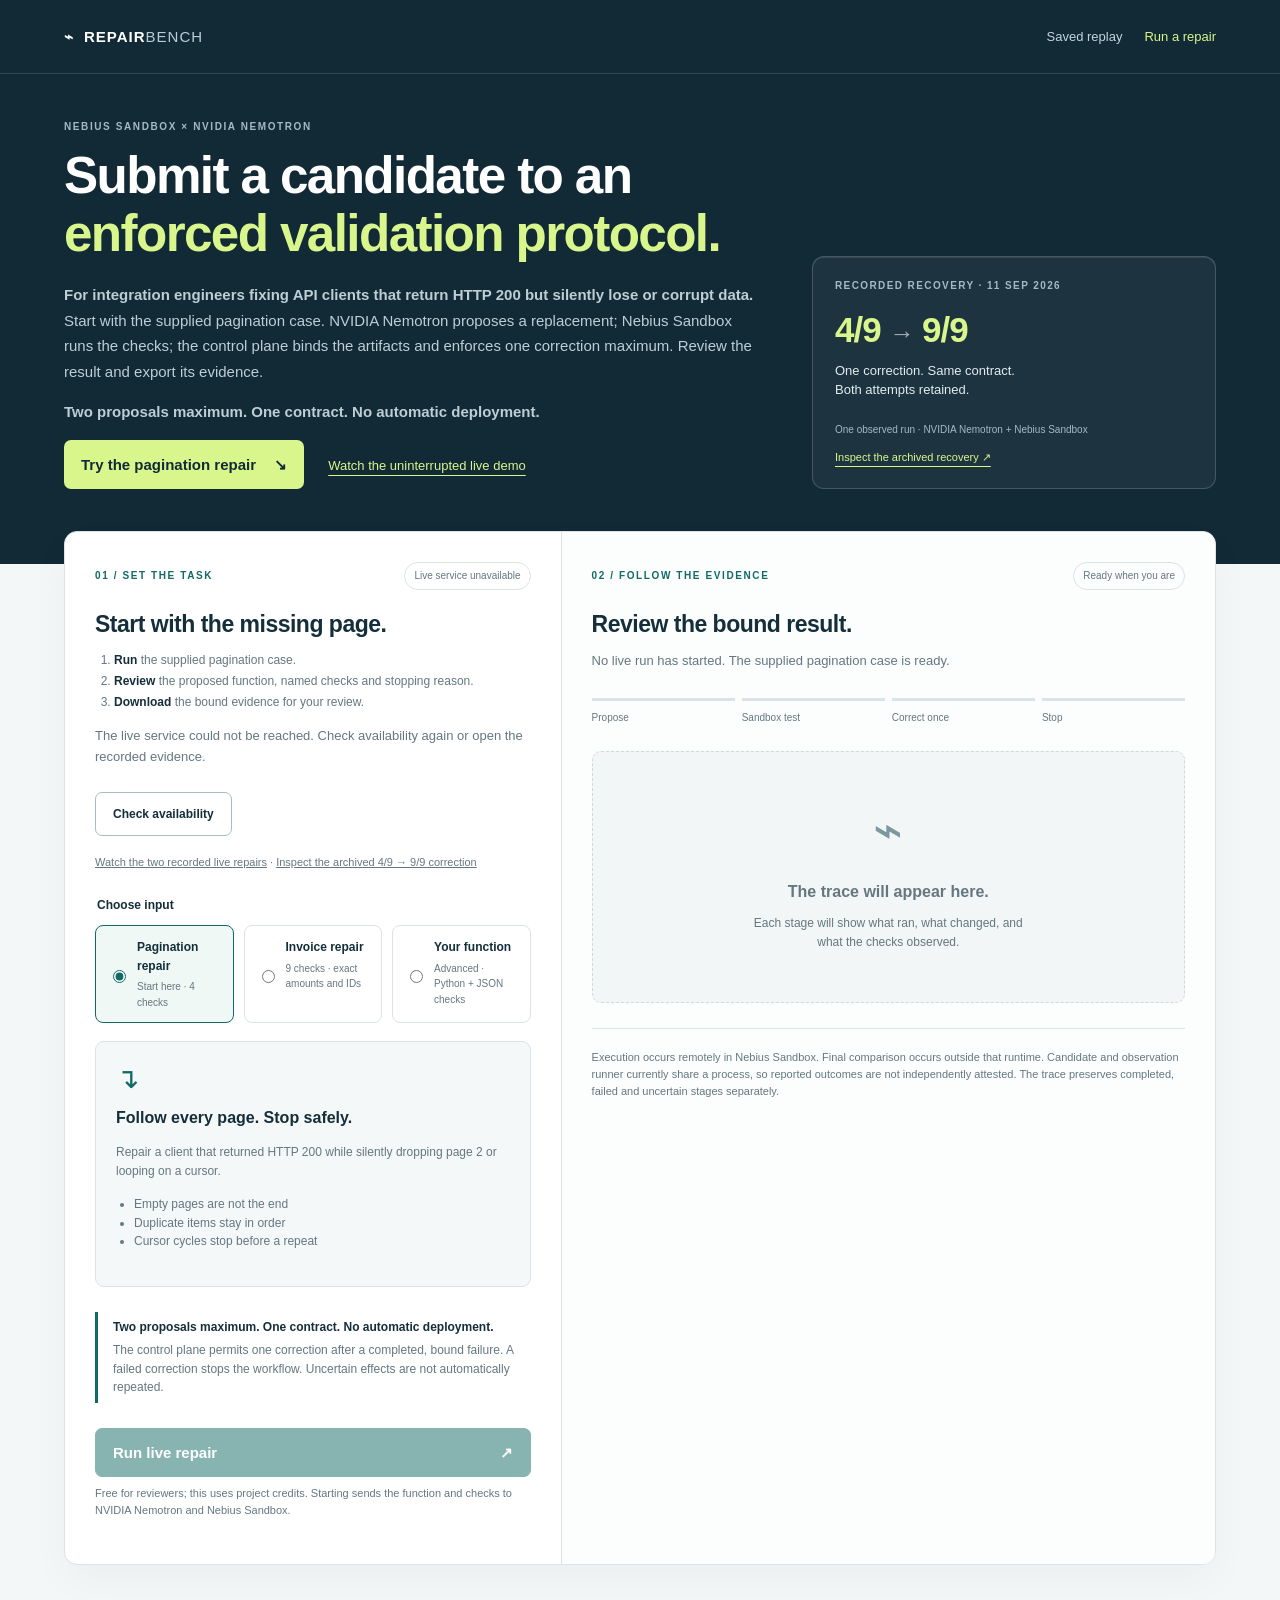
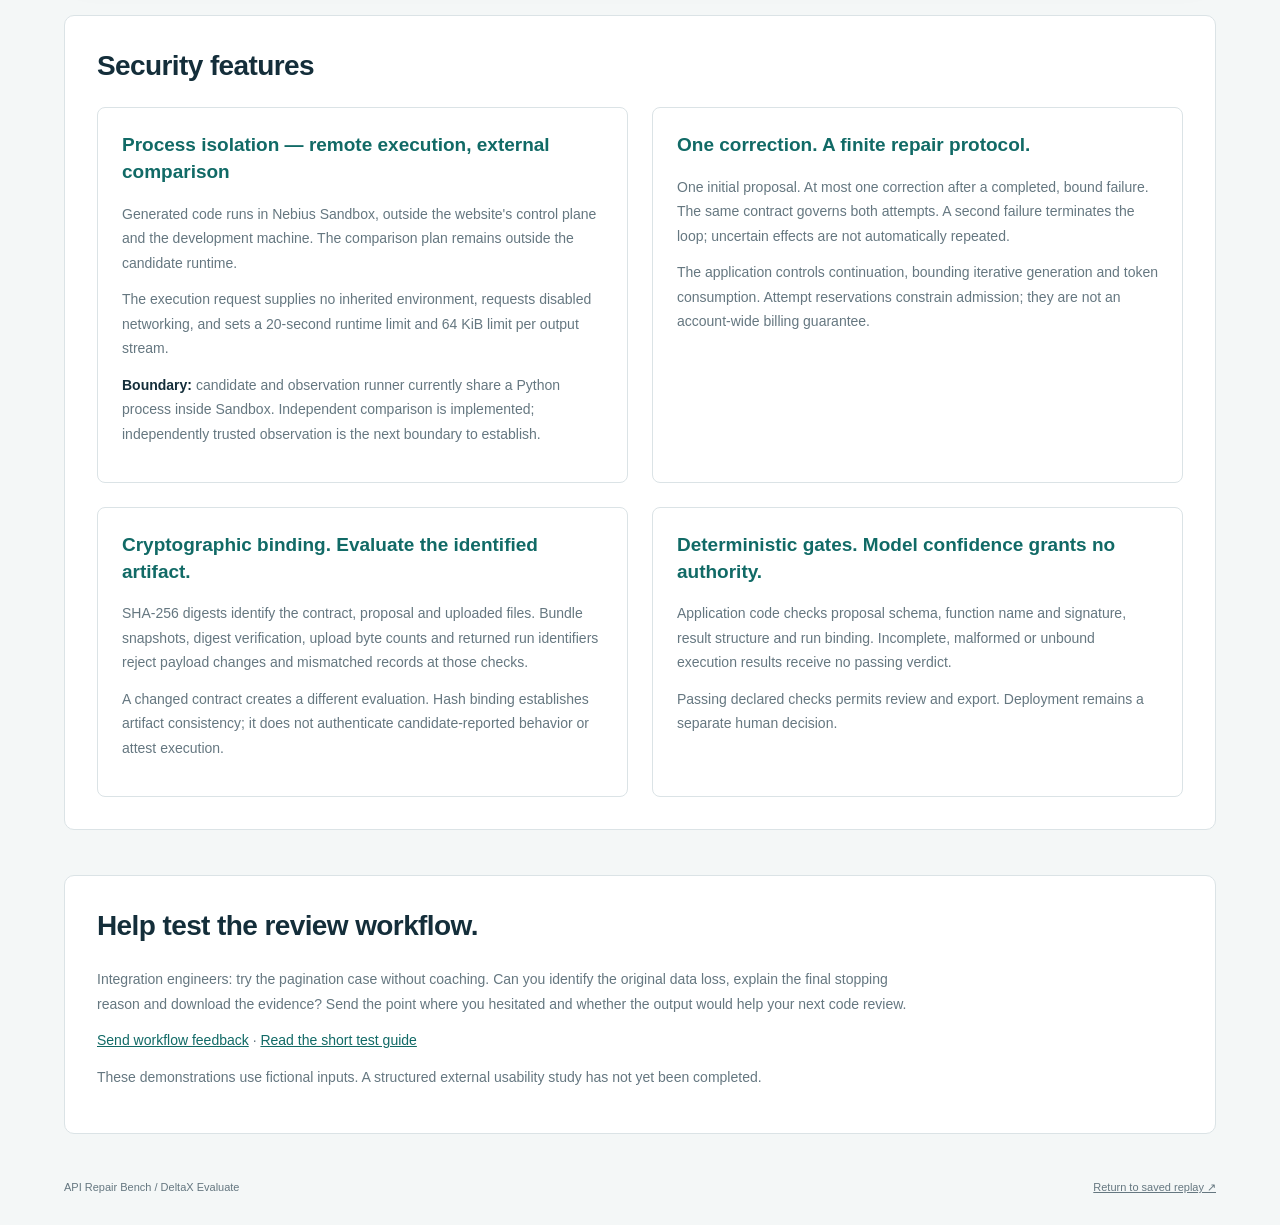
==== commit 227c8704: "Restore bounded judging access and sharpen the live review workflow" ====
--- a/live-ui/index.html
+++ b/live-ui/index.html
@@ -9,21 +9,24 @@
   <div class="intro-copy">
     <p class="eyebrow">NEBIUS SANDBOX × NVIDIA NEMOTRON</p>
     <h1 id="workspace-control-heading">Submit a candidate to an<br><em>enforced validation protocol.</em></h1>
-    <p>Choose a supplied case or provide one Python function and its checks. Nemotron proposes the replacement; the control plane binds the artifacts, dispatches remote execution and enforces the stopping rule. Inspect both attempts and their outcomes before exporting.</p>
+    <p><strong>For integration engineers fixing API clients that return HTTP 200 but silently lose or corrupt data.</strong> Start with the supplied pagination case. NVIDIA Nemotron proposes a replacement; Nebius Sandbox runs the checks; the control plane binds the artifacts and enforces one correction maximum. Review the result and export its evidence.</p>
     <p><strong>Two proposals maximum. One contract. No automatic deployment.</strong></p>
-    <a class="intro-cta" href="#workspace">Run a bounded repair <span aria-hidden="true">↘</span></a>
-    <a class="replay" href="https://www.youtube.com/watch?v=eyNeHHAj5Mc">Watch two live repairs</a>
+    <a class="intro-cta" href="#workspace">Try the pagination repair <span aria-hidden="true">↘</span></a>
+    <a class="replay" href="https://www.youtube.com/watch?v=4VUhHgnZwJE">Watch the uninterrupted live demo</a>
   </div>
-  <aside class="proof-card" aria-label="Recorded invoice recovery, September 11, 2026"><span class="proof-label">RECORDED RECOVERY · 11 SEP 2026</span><strong>4/9 <span>→</span> 9/9</strong><p>One correction. Same contract.<br>Both attempts retained.</p><small>One observed run · NVIDIA Nemotron + Nebius Sandbox</small></aside>
+  <aside class="proof-card" aria-label="Recorded invoice recovery, September 11, 2026"><span class="proof-label">RECORDED RECOVERY · 11 SEP 2026</span><strong>4/9 <span>→</span> 9/9</strong><p>One correction. Same contract.<br>Both attempts retained.</p><small>One observed run · NVIDIA Nemotron + Nebius Sandbox</small><a class="replay" href="https://repairbench.deltaxevaluate.com/?replay=recovery#live-review">Inspect the archived recovery ↗</a></aside>
 </section>
 <section class="workspace" id="workspace" aria-label="Live repair workspace">
 <div class="setup">
 <div class="section-heading"><p class="eyebrow">01 / SET THE TASK</p><span class="pill" id="availability">Checking availability</span></div>
-<h2>Choose code and checks.</h2>
+<h2>Start with the missing page.</h2>
+<ol class="quickstart"><li><strong>Run</strong> the supplied pagination case.</li><li><strong>Review</strong> the proposed function, named checks and stopping reason.</li><li><strong>Download</strong> the bound evidence for your review.</li></ol>
 <p class="subtle" id="availability-detail" role="status">Checking whether new runs are available. Saved results are always a separate view.</p>
+<p id="access-window" class="hint"></p><button id="refresh-availability" class="secondary" type="button" hidden>Check availability</button>
+<p id="availability-links" class="hint" hidden><a href="https://www.youtube.com/watch?v=4VUhHgnZwJE">Watch the two recorded live repairs</a> · <a href="https://repairbench.deltaxevaluate.com/?replay=recovery#live-review">Inspect the archived 4/9 → 9/9 correction</a></p>
 <form id="repair-form">
-<fieldset class="choices"><legend>Choose input</legend><label><input name="mode" type="radio" value="schema" checked><span><strong>Invoice repair</strong><small>9 checks · exact amounts and IDs</small></span></label><label><input name="mode" type="radio" value="pagination"><span><strong>Pagination repair</strong><small>4 checks · missing pages and loops</small></span></label><label><input name="mode" type="radio" value="custom"><span><strong>Your function</strong><small>Python source + JSON checks</small></span></label></fieldset>
-<div id="case-panel"><div id="schema-panel" class="case-card"><span class="case-icon" aria-hidden="true">{ }</span><h3>Preserve identifiers. Convert amounts exactly.</h3><p>Repair invoice normalization without losing leading zeroes, guessing units, or rounding invalid precision.</p><ul><li>Explicit major and minor currency units</li><li>Negative amounts and invalid values</li><li>Missing units must be rejected</li></ul></div><div id="pagination-panel" class="case-card" hidden><span class="case-icon" aria-hidden="true">↴</span><h3>Follow every page. Stop safely.</h3><p>Repair a client that returned HTTP 200 while silently dropping page 2 or looping on a cursor.</p><ul><li>Empty pages are not the end</li><li>Duplicate items stay in order</li><li>Cursor cycles stop before a repeat</li></ul></div></div>
+<fieldset class="choices"><legend>Choose input</legend><label><input name="mode" type="radio" value="pagination" checked><span><strong>Pagination repair</strong><small>Start here · 4 checks</small></span></label><label><input name="mode" type="radio" value="schema"><span><strong>Invoice repair</strong><small>9 checks · exact amounts and IDs</small></span></label><label><input name="mode" type="radio" value="custom"><span><strong>Your function</strong><small>Advanced · Python + JSON checks</small></span></label></fieldset>
+<div id="case-panel"><div id="schema-panel" class="case-card" hidden><span class="case-icon" aria-hidden="true">{ }</span><h3>Preserve identifiers. Convert amounts exactly.</h3><p>Repair invoice normalization without losing leading zeroes, guessing units, or rounding invalid precision.</p><ul><li>Explicit major and minor currency units</li><li>Negative amounts and invalid values</li><li>Missing units must be rejected</li></ul></div><div id="pagination-panel" class="case-card"><span class="case-icon" aria-hidden="true">↴</span><h3>Follow every page. Stop safely.</h3><p>Repair a client that returned HTTP 200 while silently dropping page 2 or looping on a cursor.</p><ul><li>Empty pages are not the end</li><li>Duplicate items stay in order</li><li>Cursor cycles stop before a repeat</li></ul></div></div>
 <div id="custom-panel" hidden><div class="custom-intro"><strong>Bring one small function.</strong><span>Start with the example, then change the contract.</span></div><label class="field-label" for="source">Python function <span>8 KB maximum</span></label><textarea id="source" spellcheck="false" rows="6" aria-describedby="source-help">def normalize_id(value):
     return int(value)
 </textarea><p class="hint" id="source-help">One synchronous function. Standard-library imports belong inside it. Use a small, self-contained example without credentials or customer data.</p><label class="field-label" for="checks">Contract and checks <span>Up to 8 checks</span></label><textarea id="checks" spellcheck="false" rows="14" aria-describedby="checks-help">{
@@ -35,9 +38,9 @@
   ]
 }</textarea><p class="hint" id="checks-help">Each check supplies an id, JSON arguments, and either an expected value or an exception name. Optional kwargs pass named arguments.</p><details class="contract-help"><summary>What the checks look like</summary><p>Describe the behavior in plain language, then give one or more concrete inputs. The system treats these as a bounded review contract.</p></details></div>
 <div class="run-boundary"><strong>Two proposals maximum. One contract. No automatic deployment.</strong><p>The control plane permits one correction after a completed, bound failure. A failed correction stops the workflow. Uncertain effects are not automatically repeated.</p></div>
-<p id="form-error" class="error" role="alert" hidden></p><button class="primary" id="start" type="submit" disabled>Run live repair (uses credits) <span aria-hidden="true">↗</span></button><p class="hint">Starting sends your function and checks to the configured provider. The server enforces access and run limits.</p>
+<p id="form-error" class="error" role="alert" hidden></p><button class="primary" id="start" type="submit" disabled>Run live repair <span aria-hidden="true">↗</span></button><p class="hint">Free for reviewers; this uses project credits. Starting sends the function and checks to NVIDIA Nemotron and Nebius Sandbox.</p>
 </form></div>
-<div class="results"><div class="section-heading"><p class="eyebrow">02 / FOLLOW THE EVIDENCE</p><span class="pill" id="run-state">Ready when you are</span></div><h2 id="result-title">Review the bound result.</h2><p id="run-summary" class="subtle" role="status" aria-live="polite">No live run has started. Choose an input to begin.</p>
+<div class="results" id="results"><div class="section-heading"><p class="eyebrow">02 / FOLLOW THE EVIDENCE</p><span class="pill" id="run-state">Ready when you are</span></div><h2 id="result-title" tabindex="-1">Review the bound result.</h2><p id="run-summary" class="subtle" role="status" aria-live="polite">No live run has started. The supplied pagination case is ready.</p><div id="live-progress" class="live-progress" role="status" aria-live="polite" hidden><strong id="progress-title"></strong><span id="progress-detail"></span></div>
 <ol class="progress" aria-label="Execution stages"><li id="step-propose">Propose</li><li id="step-test">Sandbox test</li><li id="step-correct">Correct once</li><li id="step-stop">Stop</li></ol>
 <div id="empty-state" class="empty"><span aria-hidden="true">⌁</span><h3>The trace will appear here.</h3><p>Each stage will show what ran, what changed, and what the checks observed.</p></div>
 <ol id="trace" class="trace" aria-label="Live execution trace"></ol><div id="trace-focus" class="trace-focus" role="status" aria-live="polite" hidden></div>
@@ -73,6 +76,7 @@
     </article>
   </div>
 </section>
+<section class="architecture-prose" aria-labelledby="reviewer-heading"><h2 id="reviewer-heading">Help test the review workflow.</h2><p>Integration engineers: try the pagination case without coaching. Can you identify the original data loss, explain the final stopping reason and download the evidence? Send the point where you hesitated and whether the output would help your next code review.</p><p><a href="mailto:hello@deltaxevaluate.com?subject=Repair%20Bench%20workflow%20feedback">Send workflow feedback</a> · <a href="https://github.com/DeltaX-Kairos/api-repair-bench/blob/main/docs/usability-study.md">Read the short test guide</a></p><p>These demonstrations use fictional inputs. A structured external usability study has not yet been completed.</p></section>
 </main><footer><span>API Repair Bench / DeltaX Evaluate</span><a href="https://repairbench.deltaxevaluate.com">Return to saved replay ↗</a></footer>
 <script src="app.js"></script>
 </body></html>
--- a/live-ui/styles.css
+++ b/live-ui/styles.css
@@ -13,3 +13,6 @@
 .hero-note .note-number{font-size:18px;letter-spacing:1px}.hero-copy{min-width:0;max-width:780px}.hero-copy .intro{max-width:680px}.hero-copy>p:not(.intro):not(.eyebrow){font-size:13px;line-height:1.7;color:#d6e3e8}.hero-copy>a:not(.hero-live-cta){display:inline-block;margin:16px 0 0 20px;font-size:13px;color:var(--lime)}
 .intro-copy>p:not(.eyebrow){color:#bdced5;line-height:1.7}.intro-copy .intro-cta{margin-right:20px}.intro-copy .replay{margin-top:14px}
 @media(max-width:700px){.architecture-cards{grid-template-columns:1fr}.architecture-section,.architecture-prose{padding:22px}.architecture-cards article{padding:20px}.architecture-section>h2,.architecture-prose>h2{font-size:24px}.hero-copy>a:not(.hero-live-cta){display:block;margin-left:0}.hero-note .note-number{font-size:15px}}
+
+/* Judge onboarding and observable, non-animated provider status. */
+.quickstart{padding-left:19px;font-size:12px;color:var(--muted);line-height:1.75}.quickstart strong{color:var(--ink)}.live-progress{position:sticky;top:12px;z-index:2;padding:14px 16px;margin:18px 0;border:1px solid #b9d9cc;border-radius:8px;background:#eff8f4;box-shadow:0 3px 12px #112a3610}.live-progress strong,.live-progress span{display:block}.live-progress strong{font-size:13px;color:var(--teal)}.live-progress span{font-size:12px;color:var(--muted);margin-top:4px}.results{scroll-margin-top:20px}.proof-card .replay{font-size:11px}.architecture-prose a{color:var(--teal)}
